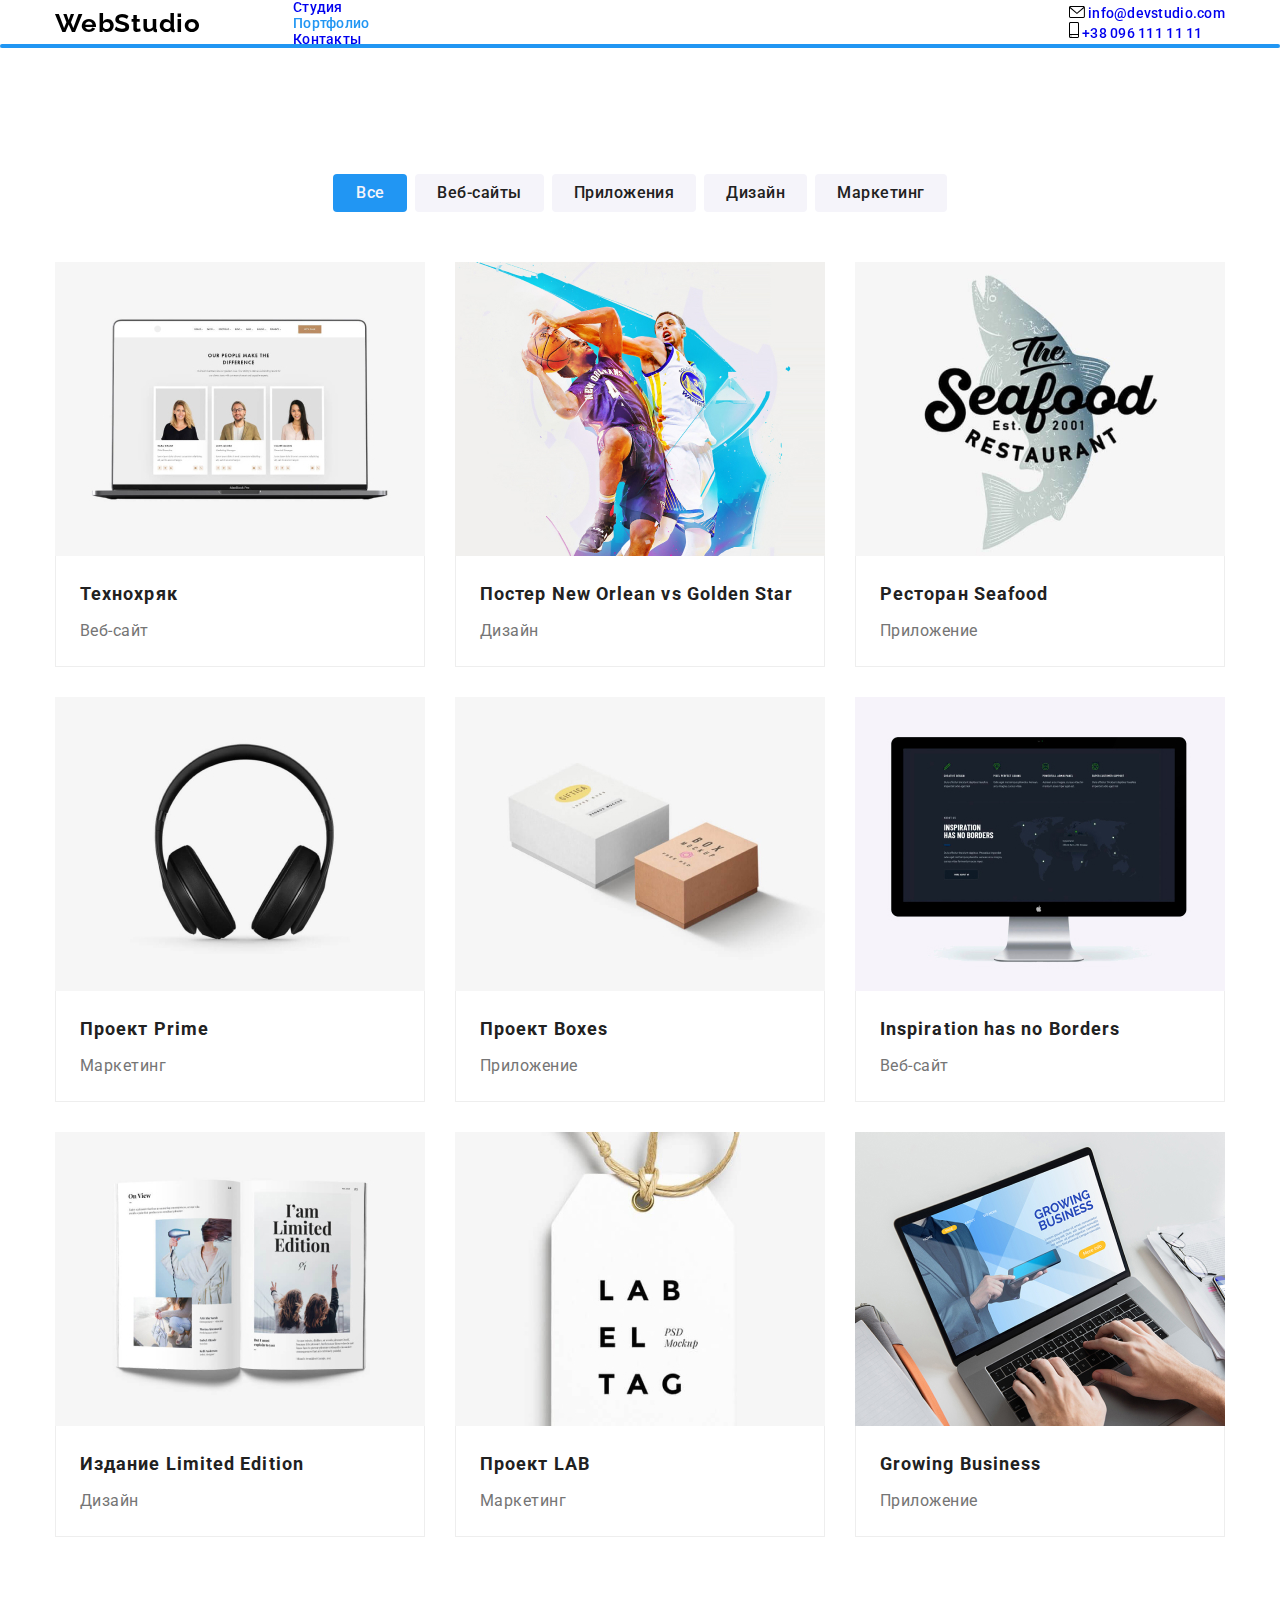
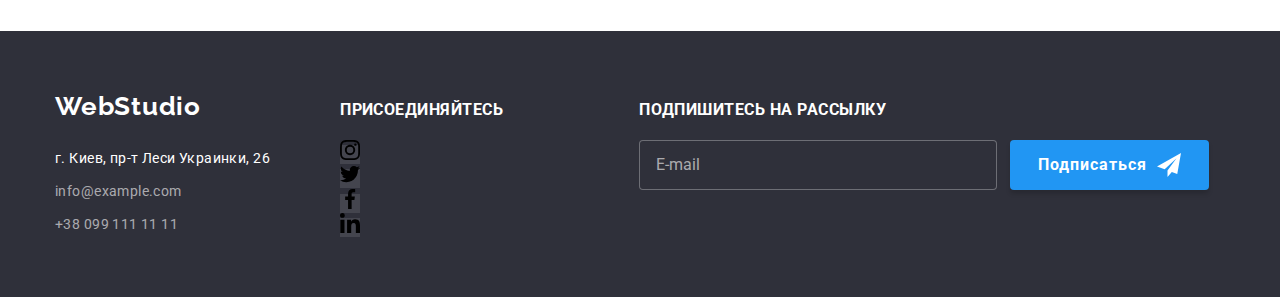
==== portfolio.html @ 1e71d35f "Поменял селекторы согласно методологии БЭМ в секция hero, features, services, our team, clients и се" ====
<!DOCTYPE html>
<html lang="ru">
  <head>
    <meta charset="UTF-8" />
    <meta name="viewport" content="width=device-width, initial-scale=1.0" />
    <title>Portfolio</title>
    <link rel="preconnect" href="https://fonts.gstatic.com" />
    <link
      href="https://fonts.googleapis.com/css2?family=Raleway:wght@700&family=Roboto:wght@400;500;700;900&display=swap"
      rel="stylesheet"
    />
    <link
      rel="stylesheet"
      href="https://cdnjs.cloudflare.com/ajax/libs/modern-normalize/1.0.0/modern-normalize.css"
    />
    <link rel="stylesheet" href="./css/styles.css" />
  </head>
  <body>
    <header class="header">
      <div class="container">
        <nav class="navigation">
          <a class="logo link" href="#"
            ><span class="logo-web">Web</span>Studio</a
          >
          <ul class="navigation-list list">
            <li class="navigation-list-item">
              <a class="navigation-link link" href="./index.html">Студия</a>
            </li>
            <li class="navigation-list-item">
              <a class="navigation-link link current" href="./portfolio.html"
                >Портфолио</a
              >
            </li>
            <li class="navigation-list-item">
              <a class="navigation-link link" href="#">Контакты</a>
            </li>
          </ul>
        </nav>

        <address class="contact">
          <ul class="contact-list list">
            <li class="contact-list-item">
              <a class="contact-link link" href="mailto:info@devstudio.com"
                ><svg class="contact-icon" width="16" height="12">
                  <use href="icons/symbol-defs2.svg#envelope"></use>
                </svg>
                info@devstudio.com</a
              >
            </li>
            <li class="contact-list-item">
              <a class="contact-link link" href="tel:+380961111111"
                ><svg class="contact-icon" width="10" height="16">
                  <use href="icons/symbol-defs2.svg#smartphone"></use>
                </svg>
                +38 096 111 11 11</a
              >
            </li>
          </ul>
        </address>
      </div>
    </header>

    <main>
      <!-- Портфолио -->
      <section class="portfolio section">
        <div class="container">
          <h1 class="portfolio__title visually-hidden">Портфолио</h1>
          <ul class="filter__list list">
            <li class="filter__list-item">
              <button class="filter__list-btn btn-current" type="button">
                Все
              </button>
            </li>
            <li class="filter__list-item">
              <button class="filter__list-btn" type="button">Веб-сайты</button>
            </li>
            <li class="filter__list-item">
              <button class="filter__list-btn" type="button">Приложения</button>
            </li>
            <li class="filter__list-item">
              <button class="filter__list-btn" type="button">Дизайн</button>
            </li>
            <li class="filter__list-item">
              <button class="filter__list-btn" type="button">Маркетинг</button>
            </li>
          </ul>

          <ul class="portfolio__card-list list">
            <li class="portfolio__card-item">
              <a class="portfolio__card-link link" href="">
                <div class="portfolio__img-container">
                  <img
                    class="portfolio__card-img"
                    width="370"
                    height="294"
                    src="./images/portfolio-card-1.jpg"
                    alt="Ноутбук"
                  />
                  <p class="portfolio__card-overlay">
                    Технокряк это современная площадка распространения
                    коронавируса. Компании используют эту платформу для
                    цифрового шпионажа и атак на защищённые сервера конкурентов.
                  </p>
                </div>
                <div class="portfolio__text-wrapper">
                  <h2 class="portfolio__card-title">Технохряк</h2>
                  <p class="portfolio__card-subtitle">Веб-сайт</p>
                </div>
              </a>
            </li>
            <li class="portfolio__card-item">
              <a class="portfolio__card-link link" href="">
                <div class="portfolio__img-container">
                  <img
                    class="portfolio__card-img"
                    width="370"
                    height="294"
                    src="./images/portfolio-card-2.jpg"
                    alt="Постер с бакетбольными игроками"
                  />
                  <p class="portfolio__card-overlay">
                    Технокряк это современная площадка распространения
                    коронавируса. Компании используют эту платформу для
                    цифрового шпионажа и атак на защищённые сервера конкурентов.
                  </p>
                </div>
                <div class="portfolio__text-wrapper">
                  <h2 class="portfolio__card-title">
                    Постер New Orlean vs Golden Star
                  </h2>
                  <p class="portfolio__card-subtitle">Дизайн</p>
                </div>
              </a>
            </li>
            <li class="portfolio__card-item">
              <a class="portfolio__card-link link" href="">
                <div class="portfolio__img-container">
                  <img
                    class="portfolio__card-img"
                    width="370"
                    height="294"
                    src="./images/portfolio-card-3.jpg"
                    alt="Логотип ресторана"
                  />
                  <p class="portfolio__card-overlay">
                    Технокряк это современная площадка распространения
                    коронавируса. Компании используют эту платформу для
                    цифрового шпионажа и атак на защищённые сервера конкурентов.
                  </p>
                </div>
                <div class="portfolio__text-wrapper">
                  <h2 class="portfolio__card-title">Ресторан Seafood</h2>
                  <p class="portfolio__card-subtitle">Приложение</p>
                </div>
              </a>
            </li>
            <li class="portfolio__card-item">
              <a class="portfolio__card-link link" href=""
                ><div class="portfolio__img-container">
                  <img
                    class="portfolio__card-img"
                    width="370"
                    height="294"
                    src="./images/portfolio-card-4.jpg"
                    alt="Наушники"
                  />
                  <p class="portfolio__card-overlay">
                    Технокряк это современная площадка распространения
                    коронавируса. Компании используют эту платформу для
                    цифрового шпионажа и атак на защищённые сервера конкурентов.
                  </p>
                </div>
                <div class="portfolio__text-wrapper">
                  <h2 class="portfolio__card-title">Проект Prime</h2>
                  <p class="portfolio__card-subtitle">Маркетинг</p>
                </div>
              </a>
            </li>
            <li class="portfolio__card-item">
              <a class="portfolio__card-link link" href="">
                <div class="portfolio__img-container">
                  <img
                    class="portfolio__card-img"
                    width="370"
                    height="294"
                    src="./images/portfolio-card-5.jpg"
                    alt="Коробки"
                  />
                  <p class="portfolio__card-overlay">
                    Технокряк это современная площадка распространения
                    коронавируса. Компании используют эту платформу для
                    цифрового шпионажа и атак на защищённые сервера конкурентов.
                  </p>
                </div>
                <div class="portfolio__text-wrapper">
                  <h2 class="portfolio__card-title">Проект Boxes</h2>
                  <p class="portfolio__card-subtitle">Приложение</p>
                </div>
              </a>
            </li>
            <li class="portfolio__card-item">
              <a class="portfolio__card-link link" href="">
                <div class="portfolio__img-container">
                  <img
                    class="portfolio__card-img"
                    width="370"
                    height="294"
                    src="./images/portfolio-card-6.jpg"
                    alt="Монитор"
                  />
                  <p class="portfolio__card-overlay">
                    Технокряк это современная площадка распространения
                    коронавируса. Компании используют эту платформу для
                    цифрового шпионажа и атак на защищённые сервера конкурентов.
                  </p>
                </div>
                <div class="portfolio__text-wrapper">
                  <h2 class="portfolio__card-title">
                    Inspiration has no Borders
                  </h2>
                  <p class="portfolio__card-subtitle">Веб-сайт</p>
                </div>
              </a>
            </li>
            <li class="portfolio__card-item">
              <a class="portfolio__card-link link" href="">
                <div class="portfolio__img-container">
                  <img
                    class="portfolio__card-img"
                    width="370"
                    height="294"
                    src="./images/portfolio-card-7.jpg"
                    alt="Раскрытая книга"
                  />
                  <p class="portfolio__card-overlay">
                    Технокряк это современная площадка распространения
                    коронавируса. Компании используют эту платформу для
                    цифрового шпионажа и атак на защищённые сервера конкурентов.
                  </p>
                </div>
                <div class="portfolio__text-wrapper">
                  <h2 class="portfolio__card-title">Издание Limited Edition</h2>
                  <p class="portfolio__card-subtitle">Дизайн</p>
                </div>
              </a>
            </li>
            <li class="portfolio__card-item">
              <a class="portfolio__card-link link" href="">
                <div class="portfolio__img-container">
                  <img
                    class="portfolio__card-img"
                    width="370"
                    height="294"
                    src="./images/portfolio-card-8.jpg"
                    alt="Бирка"
                  />
                  <p class="portfolio__card-overlay">
                    Технокряк это современная площадка распространения
                    коронавируса. Компании используют эту платформу для
                    цифрового шпионажа и атак на защищённые сервера конкурентов.
                  </p>
                </div>
                <div class="portfolio__text-wrapper">
                  <h2 class="portfolio__card-title">Проект LAB</h2>
                  <p class="portfolio__card-subtitle">Маркетинг</p>
                </div>
              </a>
            </li>
            <li class="portfolio__card-item">
              <a class="portfolio__card-link link" href="">
                <div class="portfolio__img-container">
                  <img
                    class="portfolio__card-img"
                    width="370"
                    height="294"
                    src="./images/portfolio-card-9.jpg"
                    alt="Человек печатает на ноутбуке"
                  />
                  <p class="portfolio__card-overlay">
                    Технокряк это современная площадка распространения
                    коронавируса. Компании используют эту платформу для
                    цифрового шпионажа и атак на защищённые сервера конкурентов.
                  </p>
                </div>
                <div class="portfolio__text-wrapper">
                  <h2 class="portfolio__card-title">Growing Business</h2>
                  <p class="portfolio__card-subtitle">Приложение</p>
                </div>
              </a>
            </li>
          </ul>
        </div>
      </section>
    </main>

    <footer class="footer">
      <div class="container footer-flex">
        <div class="address-container">
          <a class="logo link footer-logo" href="#"
            ><span class="logo-web">Web</span>Studio</a
          >
          <address class="address">
            <ul class="address-list list">
              <li class="address-list-item">
                <a
                  class="address-list-link link white-text"
                  href="https://goo.gl/maps/yGmStnG4nEmFFWMY6"
                  >г. Киев, пр-т Леси Украинки, 26</a
                >
              </li>
              <li class="address-list-item">
                <a class="address-list-link link" href="mailto:info@example.com"
                  >info@example.com</a
                >
              </li>
              <li class="address-list-item">
                <a class="address-list-link link" href="tel:+380991111111"
                  >+38 099 111 11 11</a
                >
              </li>
            </ul>
          </address>
        </div>
        <div class="social-container">
          <b class="join-text">Присоединяйтесь</b>
          <ul class="social-list list">
            <li class="social-list-item">
              <a class="social-list-link bg-grey" href="">
                <svg class="social-list-icon" width="20" height="20">
                  <use href="icons/symbol-defs2.svg#instagram"></use>
                </svg>
              </a>
            </li>
            <li class="social-list-item">
              <a class="social-list-link bg-grey" href="">
                <svg class="social-list-icon" width="20" height="20">
                  <use href="icons/symbol-defs2.svg#twitter"></use>
                </svg>
              </a>
            </li>
            <li class="social-list-item">
              <a class="social-list-link bg-grey" href="">
                <svg class="social-list-icon" width="20" height="20">
                  <use href="icons/symbol-defs2.svg#facebook"></use>
                </svg>
              </a>
            </li>
            <li class="social-list-item">
              <a class="social-list-link bg-grey" href="">
                <svg class="social-list-icon" width="20" height="20">
                  <use href="icons/symbol-defs2.svg#linkedin"></use>
                </svg>
              </a>
            </li>
          </ul>
        </div>
        <div class="subscribe-container">
          <b class="subscribe-text">Подпишитесь на рассылку</b>
          <form class="subscribe-form">
            <input
              type="email"
              name="mail"
              placeholder="E-mail"
              class="subscribe-form-input"
            />
            <button type="submit" class="subscribe-btn">
              Подписаться<svg class="subscribe-btn-icon" width="24" height="24">
                <use href="icons/symbol-defs2.svg#send"></use>
              </svg>
            </button>
          </form>
        </div>
      </div>
    </footer>
  </body>
</html>
---- css/styles.css ----
:root {
  --primary-text-color: rgba(33, 33, 33, 1);
  --secondary-text-color: rgba(117, 117, 117, 1);
  --tertiary-text-color: rgba(255, 255, 255, 1);
  --accent-color: rgba(33, 150, 243, 1);
  --primary-bg-color: rgba(47, 48, 58, 1);
  --secondary-bg-color: rgba(255, 255, 255, 1);
  --tertiary-bg-color: rgba(245, 244, 250, 1);
  --primary-link-color: rgb(175, 177, 184, 1);
  --bg-link-color: rgba(255, 255, 255, 0.1);
  --card-set-gap: 30px;
  --card-shadow: 0px 1px 1px rgba(0, 0, 0, 0.12),
    0px 4px 4px rgba(0, 0, 0, 0.06), 1px 4px 6px rgba(0, 0, 0, 0.16);
  --time-function: cubic-bezier(0.4, 0, 0.2, 1);
  --fltr-btn-shadow: 0px 3px 1px rgba(0, 0, 0, 0.1),
    0px 1px 2px rgba(0, 0, 0, 0.08), 0px 2px 2px rgba(0, 0, 0, 0.12);
}

*,
*::before,
*::after {
  box-sizing: border-box;
}

body {
  padding-top: 80px;

  font-family: 'Roboto', sans-serif;
}

.link {
  text-decoration: none;
}

.list {
  list-style: none;
}

h1,
h2,
h3,
h4,
h5,
h6,
p {
  margin: 0;
}

ul,
ol,
a,
img,
button,
input {
  margin: 0;
  padding: 0;
}

img {
  display: block;
}

address {
  font-style: normal;
}

.container {
  width: 1200px;
  margin: 0 auto;
  padding-left: 15px;
  padding-right: 15px;
}

.section {
  padding-top: 94px;
  padding-bottom: 94px;
}

.visually-hidden {
  position: absolute !important;
  clip: rect(1px 1px 1px 1px); /* IE6, IE7 */
  clip: rect(1px, 1px, 1px, 1px);
  padding: 0 !important;
  border: 0 !important;
  height: 1px !important;
  width: 1px !important;
  overflow: hidden;
}

/* ============HEADER================= */
.header {
  position: fixed;
  width: 100%;
  top: 0;
  left: 0;
  z-index: 1;

  font-weight: 500;
  font-size: 14px;
  line-height: 1.14;
  letter-spacing: 0.02em;

  background-color: var(--secondary-bg-color);
}

.header::before {
  position: absolute;
  content: '';
  bottom: 0;
  left: 0;
  width: 100%;
  border-bottom: 1px solid #ececec;
}

.header .logo {
  margin-right: 92px;
}

.header .container {
  display: flex;
  align-items: center;
}

.navigation {
  display: flex;
  align-items: center;
}

.navigation__list {
  display: flex;
}

.navigation__list-item {
  position: relative;
}

.current::after {
  content: '';
  position: absolute;
  bottom: 0;
  left: 0;
  width: 100%;
  height: 4px;
  background-color: var(--accent-color);
  border-radius: 2px;
}

.navigation__list-item:not(:last-child) {
  margin-right: 50px;
}

.navigation__link {
  display: block;
  padding-top: 32px;
  padding-bottom: 32px;

  color: var(--primary-text-color);

  transition-property: color;
  transition-duration: 250ms;
  transition-timing-function: var(--time-function);
}

.contact {
  margin-left: auto;
}
.contact__list {
  display: flex;
}

.contact__list-item:not(:last-child) {
  margin-right: 50px;
}

.contact__link {
  padding-top: 32px;
  padding-bottom: 32px;

  display: flex;
  align-items: center;

  color: var(--secondary-text-color);
  transition-property: color;
  transition-duration: 250ms;
  transition-timing-function: var(--time-function);
}

.contact__icon {
  margin-right: 10px;
  fill: currentColor;
}

.logo {
  color: rgba(0, 0, 0, 1);
  font-family: 'Raleway', sans-serif;
  font-weight: 700;
  font-size: 26px;
  line-height: 1.19;
  letter-spacing: 0.03em;
}

.logo__web,
.current,
.navigation__link:hover,
.navigation__link:focus,
.contact__link:hover,
.contact__link:focus {
  color: var(--accent-color);
}

/* ============END HEADER============= */

/* ============HERO================= */
.hero {
  padding-top: 200px;
  padding-bottom: 200px;
  max-width: 1600px;
  margin: 0 auto;
  height: 600px;

  background-color: var(--primary-bg-color);
  background-image: linear-gradient(
      to right,
      rgba(47, 48, 58, 0.4),
      rgba(47, 48, 58, 0.4)
    ),
    url(../images/hero-bg-image.jpg);

  text-align: center;
}

.hero__title {
  margin-bottom: 30px;

  color: var(--tertiary-text-color);
  font-weight: 900;
  font-size: 44px;
  line-height: 1.363;
  letter-spacing: 0.06em;
  text-transform: uppercase;
}

.hero__btn {
  min-width: 200px;
  padding-top: 10px;
  padding-bottom: 10px;
  padding-left: 32px;
  padding-right: 32px;
  border: none;
  border-radius: 4px;
  cursor: pointer;

  color: var(--tertiary-text-color);
  background-color: var(--accent-color);
  box-shadow: 0px 4px 4px rgba(0, 0, 0, 0.15);

  font-weight: 700;
  font-size: 16px;
  line-height: 1.875;
  letter-spacing: 0.06em;
}

/* ============END HERO============= */

/* ============BACKDROP================= */

.backdrop {
  position: fixed;
  top: 0;
  left: 0;
  z-index: 2;
  width: 100%;
  height: 100%;
  background-color: rgba(0, 0, 0, 0.2);

  transition-property: all;
  transition-duration: 500ms;
  transition-timing-function: var(--time-function);
}

.backdrop.is-hidden {
  transition-property: all;
  transition-duration: 500ms;
  transition-timing-function: var(--time-function);
  transition-delay: 250ms;
}

.backdrop.is-hidden .modal {
  transform: translate(-50%, -50%) scale(0);
  transition-property: transform;
  transition-duration: 500ms;
  transition-timing-function: var(--time-function);
  transition-delay: 0ms;
}

.modal {
  position: absolute;
  top: 50%;
  left: 50%;
  z-index: 2;
  transform: translate(-50%, -50%) scale(1);

  min-height: 581px;
  width: 528px;
  padding: 40px;
  box-shadow: 0px 1px 3px rgba(0, 0, 0, 0.12), 0px 1px 1px rgba(0, 0, 0, 0.14),
    0px 2px 1px rgba(0, 0, 0, 0.2);
  border-radius: 4px;

  background-color: var(--secondary-bg-color);

  transition-property: transform;
  transition-duration: 500ms;
  transition-timing-function: var(--time-function);
  transition-delay: 250ms;
}

.modal-close {
  position: absolute;
  top: 8px;
  right: 8px;

  width: 30px;
  height: 30px;
  border-radius: 50%;
  cursor: pointer;
  background: var(--secondary-bg-color);
  border: 1px solid rgba(0, 0, 0, 0.1);

  transition-property: fill;
  transition-duration: 250ms;
  transition-timing-function: var(--time-function);
}

.modal-close:hover,
.modal-close:focus {
  fill: var(--accent-color);
}

.is-hidden {
  opacity: 0;
  visibility: none;
  pointer-events: none;
}

.modal-title {
  display: block;
  margin-bottom: 12px;

  text-align: center;
  font-weight: 700;
  font-size: 20px;
  line-height: 1.172;
  letter-spacing: 0.03em;

  color: var(--primary-text-color);
}

.modal-form {
  display: flex;
  flex-direction: column;
}

.modal-form-field {
  margin-bottom: 10px;

  font-weight: 400;
  font-size: 12px;
  line-height: 1.171;
  letter-spacing: 0.01em;

  color: var(--secondary-text-color);
}

.modal-form-textarea {
  display: inline-block;

  font-weight: 400;
  font-size: 12px;
  line-height: 1.171;
  letter-spacing: 0.01em;
  color: var(--secondary-text-color);
}

.modal-form-input-wrapper {
  position: relative;
  display: block;
  margin-top: 4px;
}

.modal-form-input {
  width: 100%;
  height: 40px;
  padding-left: 42px;
  border: 1px solid rgba(33, 33, 33, 0.2);
  border-radius: 4px;

  transition-property: border-color;
  transition-duration: 250ms;
  transition-timing-function: var(--time-function);
}

.modal-form-input:focus,
.modal-form-message:focus {
  outline: none;
  border-color: var(--accent-color);
}

.modal-form-icon {
  position: absolute;
  top: 50%;
  left: 12px;
  transform: translateY(-50%);

  transition-property: fill;
  transition-duration: 250ms;
  transition-timing-function: var(--time-function);
}

.modal-form-input:focus + .modal-form-icon {
  fill: var(--accent-color);
}

.modal-form-message {
  width: 100%;
  height: 120px;

  padding-left: 16px;
  padding-right: 16px;
  padding-bottom: 12px;
  padding-top: 12px;
  margin-top: 4px;
  margin-bottom: 20px;

  border: 1px solid rgba(33, 33, 33, 0.2);
  border-radius: 4px;
  resize: none;

  transition-property: border-color;
  transition-duration: 250ms;
  transition-timing-function: var(--time-function);
}

.modal-form-message::placeholder {
  color: rgba(117, 117, 117, 0.5);
}

.modal-form-policy:checked + .modal-form-policy-text::before {
  background-color: var(--accent-color);
  background-image: url('../icons/check.svg');
  background-size: contain;
  background-origin: border-box;
  border-color: var(--accent-color);
}

.modal-form-policy:focus + .modal-form-policy-text::before {
  border-color: var(--accent-color);
}

.modal-form-policy-text {
  display: flex;
  align-items: center;
  justify-content: center;
  margin-bottom: 30px;

  font-weight: 400;
  font-size: 14px;
  line-height: 1.714;
  letter-spacing: 0.03em;

  color: var(--secondary-text-color);
}

.modal-form-policy-link {
  margin-left: 5px;
  color: var(--accent-color);
}

.modal-form-policy-text::before {
  display: inline-block;
  content: '';
  width: 16px;
  height: 15px;
  border: 2px solid #000000;
  border-radius: 2px;
  margin-right: 8px;

  transition-property: border-color, background-color, background-image;
  transition-duration: 250ms;
  transition-timing-function: var(--time-function);
}

.modal-form-btn {
  display: block;
  max-width: 200px;
  padding-top: 10px;
  padding-bottom: 10px;
  padding-left: 55px;
  padding-right: 55px;
  margin: 0 auto;

  border: none;
  border-radius: 4px;
  cursor: pointer;

  color: var(--tertiary-text-color);
  background-color: rgba(33, 150, 243, 1);
  box-shadow: 0px 4px 4px rgba(0, 0, 0, 0.15);

  font-weight: 700;
  font-size: 16px;
  line-height: 1.875;
  letter-spacing: 0.06em;
}

/* ============END BACKDROP================= */

/* ============FEATURES================= */
.features {
  background-color: var(--secondary-bg-color);
}

.features__list {
  display: flex;
}

.features__list-item {
  min-width: 270px;
}

.features__list-item:not(:last-child) {
  margin-right: 30px;
}

.features__icon-wrapper {
  display: flex;
  justify-content: center;
  align-items: center;
  width: 270px;
  height: 120px;
  margin-bottom: 30px;

  background-color: #f5f4fa;
  border-radius: 4px;
}

.features__item-title {
  margin-bottom: 10px;

  color: var(--primary-text-color);

  font-weight: 700;
  font-size: 14px;
  line-height: 1.142;
  text-align: left;
  text-transform: uppercase;
  letter-spacing: 0.03em;
}

.features__item-subtitle {
  color: var(--secondary-text-color);

  font-weight: 400;
  font-size: 14px;
  line-height: 1.714;
  text-align: left;
  letter-spacing: 0.03em;
}
/* ============END FEATURES============= */

/* ============SERVICES================= */
.services {
  background-color: var(--secondary-bg-color);
}

.services.section {
  padding-top: 0;
}

.services__title {
  margin-bottom: 50px;

  color: var(--primary-text-color);

  font-weight: 700;
  font-size: 36px;
  line-height: 1.166;
  text-align: center;
  letter-spacing: 0.03em;
}

.services__list {
  display: flex;
  justify-content: space-between;
}

.services__img-container {
  position: relative;
}

.services__overlay {
  position: absolute;
  bottom: 0;
  width: 100%;
  min-height: 70px;
  padding-left: 82px;
  padding-right: 82px;
  padding-top: 27px;
  padding-bottom: 27px;

  text-align: center;

  color: var(--tertiary-text-color);
  background: rgba(47, 48, 58, 0.8);

  font-weight: 700;
  font-size: 14px;
  line-height: 1.141;
  letter-spacing: 0.03em;
  text-transform: uppercase;
}
/* ============END SERVICES============= */

/* ============OUR TEAM================= */
.team {
  background-color: var(--tertiary-bg-color);
}

.team__title {
  margin-bottom: 50px;

  color: var(--primary-text-color);

  font-weight: 700;
  font-size: 36px;
  line-height: 1.166;
  text-align: center;
  letter-spacing: 0.03em;
}

.team__list {
  display: flex;
}

.team__list-item {
  background: #ffffff;
  box-shadow: 0px 1px 3px rgba(0, 0, 0, 0.12), 0px 1px 1px rgba(0, 0, 0, 0.14),
    0px 2px 1px rgba(0, 0, 0, 0.2);
  border-radius: 0px 0px 4px 4px;
}

.team__list-item:not(:last-child) {
  margin-right: 30px;
}

.team__text-wrapper {
  padding-top: 30px;
  padding-bottom: 30px;
  padding-left: 30px;
  padding-right: 30px;
}

.team__item-title {
  text-align: center;
  margin-bottom: 10px;

  color: var(--primary-text-color);

  font-weight: 500;
  font-size: 16px;
  line-height: 1.187;
  letter-spacing: 0.03em;
}

.team__item-subtitle {
  text-align: center;

  color: var(--secondary-text-color);

  font-weight: 400;
  font-size: 16px;
  line-height: 1.187;
  letter-spacing: 0.03em;
  margin-bottom: 16px;
}

/* ============COMPONENT SOCIAL-LIST=========== */

.social__list {
  display: flex;
  justify-content: space-around;
}

.social__list-link {
  display: flex;
  justify-content: center;
  align-items: center;

  width: 44px;
  height: 44px;
  border-radius: 50%;

  color: var(--primary-link-color);

  transition-property: background-color, color;
  transition-duration: 250ms;
  transition-timing-function: var(--time-function);
}

.social__list-icon {
  fill: currentColor;
}

.social__list-link:hover,
.social__list-link:focus {
  background-color: var(--accent-color);
  color: var(--tertiary-text-color);
}

/* ============COMPONENT SOCIAL-LIST=========== */

/* ============END OUR TEAM============= */

/* ============ CLIENTS ================ */
.clients {
  background-color: var(--secondary-bg-color);

  text-align: center;
}

.clients__title {
  margin-bottom: 50px;

  color: var(--primary-text-color);

  font-weight: 700;
  font-size: 36px;
  line-height: 1.166;
  text-align: center;
  letter-spacing: 0.03em;
}

.clients__list {
  display: flex;
  justify-content: space-around;
}

.clients__list-link {
  display: flex;
  justify-content: center;
  align-items: center;

  width: 170px;
  height: 90px;
  border: 1px solid var(--primary-link-color);
  border-radius: 4px;

  color: var(--primary-link-color);

  transition-property: border-color, color;
  transition-duration: 250ms;
  transition-timing-function: var(--time-function);
}

.clients__list-icon {
  fill: currentColor;
}

.clients__list-link:hover,
.clients__list-link:focus {
  border-color: var(--accent-color);
  color: var(--accent-color);
}

/* ============END CLIENTS============== */

/* ============PORTFOLIO================= */
.portfolio {
  background-color: var(--secondary-bg-color);
}

/* ==========FILTER BUTTON COMPONENT======= */

.filter__list {
  display: flex;
  justify-content: center;
  margin-bottom: 50px;
}

.filter__list-item:not(:last-child) {
  margin-right: 8px;
}

.filter__list-btn {
  min-width: 74px;
  padding-top: 6px;
  padding-bottom: 6px;
  padding-left: 22px;
  padding-right: 22px;
  border: none;
  border-radius: 4px;
  cursor: pointer;

  color: var(--primary-text-color);
  background-color: var(--tertiary-bg-color);

  font-weight: 500;
  font-size: 16px;
  line-height: 1.625;
  text-align: center;
  letter-spacing: 0.03em;

  transition-property: color, background-color, box-shadow;
  transition-duration: 250ms;
  transition-timing-function: var(--time-function);
}

.filter__list-btn:hover,
.filter__list-btn:focus,
.btn-current {
  color: var(--tertiary-bg-color);
  background-color: var(--accent-color);
}

.filter__list-btn:hover,
.filter__list-btn:focus {
  box-shadow: var(--fltr-btn-shadow);
}

/* ==========FILTER BUTTON COMPONENT======= */

.portfolio__card-list {
  display: flex;
  flex-wrap: wrap;
  margin-left: calc(-1 * var(--card-set-gap));
  margin-top: calc(-1 * var(--card-set-gap));
}

.portfolio__card-item {
  flex-basis: calc(100% / 3 - var(--card-set-gap));
  margin-left: var(--card-set-gap);
  margin-top: var(--card-set-gap);

  background: #ffffff;
}

.portfolio__card-item:nth-child(3n) {
  margin-right: 0;
}

.portfolio__card-item:nth-last-child(-n + 3) {
  margin-bottom: 0;
}

.portfolio__card-link {
  display: block;

  transition-property: box-shadow;
  transition-duration: 250ms;
  transition-timing-function: var(--time-function);
}

.portfolio__card-link:hover,
.portfolio__card-link:focus {
  box-shadow: var(--card-shadow);
}

.portfolio__card-link:hover .portfolio__card-overlay,
.portfolio__card-link:hover .portfolio__img-container::before,
.portfolio__card-link:focus .portfolio__card-overlay,
.portfolio__card-link:focus .portfolio__img-container::before {
  opacity: 1;
  transform: translateY(0);
}

.portfolio__img-container {
  position: relative;
  overflow: hidden;
}

.portfolio__img-container::before {
  position: absolute;
  content: '';
  width: 100%;
  height: 100%;

  background-color: rgba(33, 150, 243, 0.9);

  opacity: 0;
  transform: translateY(100%);
  transition-property: transform, opacity;
  transition-duration: 250ms;
  transition-timing-function: var(--time-function);
}

.portfolio__card-overlay {
  position: absolute;
  top: 0;
  left: 0;
  width: 100%;
  height: 100%;
  padding-left: 24px;
  padding-top: 63px;
  padding-right: 24px;
  padding-bottom: 63px;

  opacity: 0;

  font-weight: 400;
  font-size: 18px;
  line-height: 1.555;
  letter-spacing: 0.03em;
  color: var(--tertiary-text-color);

  transform: translateY(100%);
  transition-property: transform, opacity;
  transition-duration: 250ms;
  transition-timing-function: var(--time-function);
}

.portfolio__text-wrapper {
  padding-top: 20px;
  padding-bottom: 20px;
  padding-left: 24px;
  padding-right: 24px;

  border-right: 1px solid #eeeeee;
  border-left: 1px solid #eeeeee;
  border-bottom: 1px solid #eeeeee;

  text-align: left;
}

.portfolio__card-title {
  margin-bottom: 4px;

  color: var(--primary-text-color);

  font-weight: 700;
  font-size: 18px;
  line-height: 2;
  letter-spacing: 0.06em;
}

.portfolio__card-subtitle {
  color: var(--secondary-text-color);
  font-weight: 400;
  font-size: 16px;
  line-height: 1.875;
  letter-spacing: 0.03em;
}

/* ============END PORTFOLIO============= */

/* ============FOOTER================= */
.footer {
  background-color: var(--primary-bg-color);
  padding-top: 60px;
  padding-bottom: 60px;
}

.footer-logo {
  display: block;
  margin-bottom: 25px;

  color: var(--tertiary-text-color);
}

.address-list-item:not(:last-child) {
  margin-bottom: 9px;
}

.address-list-link {
  color: rgba(255, 255, 255, 0.6);
  font-weight: 400;
  font-size: 14px;
  line-height: 1.71;
  letter-spacing: 0.03em;

  transition-property: color;
  transition-duration: 250ms;
  transition-timing-function: var(--time-function);
}

.address-list-link:hover,
.address-list-link:focus {
  color: var(--accent-color);
}

.white-text {
  color: var(--tertiary-text-color);
}

.footer-flex {
  display: flex;
  align-items: baseline;
}

.address-container {
  margin-right: 70px;
}

.social-container {
  width: 206px;
  margin-right: 93px;
}

.join-text {
  display: inline-block;
  margin-bottom: 20px;

  color: var(--tertiary-text-color);

  font-weight: 700;
  font-size: 16px;
  line-height: 1.172;
  letter-spacing: 0.03em;
  text-transform: uppercase;
}

.social-container .social-list {
  justify-content: space-between;
}

.subscribe-container {
  width: 570px;
}

.subscribe-text {
  display: inline-block;
  margin-bottom: 20px;

  color: var(--tertiary-text-color);

  font-weight: 700;
  font-size: 16px;
  line-height: 1.172;
  letter-spacing: 0.03em;
  text-transform: uppercase;
}

.subscribe-form {
  display: flex;
  justify-content: space-between;
}

.subscribe-form-input {
  width: 358px;
  height: 50px;

  padding-left: 16px;
  padding-top: 15px;
  padding-bottom: 15px;

  border: 1px solid rgba(255, 255, 255, 0.3);
  border-radius: 4px;

  background-color: var(--primary-bg-color);
}

.subscribe-form-input::placeholder {
  color: rgba(255, 255, 255, 0.6);
}

.subscribe-btn {
  display: flex;
  align-items: center;

  max-width: 200px;
  padding-top: 10px;
  padding-bottom: 10px;
  padding-left: 28px;
  padding-right: 28px;
  border: none;
  border-radius: 4px;
  cursor: pointer;

  color: var(--tertiary-text-color);
  background-color: var(--accent-color);
  box-shadow: 0px 4px 4px rgba(0, 0, 0, 0.15);

  font-weight: 700;
  font-size: 16px;
  line-height: 1.875;
  letter-spacing: 0.06em;
}

.subscribe-btn-icon {
  margin-left: 10px;
  fill: currentColor;
}

.bg-grey {
  background-color: var(--bg-link-color);
}

/* ============END FOOTER============= */
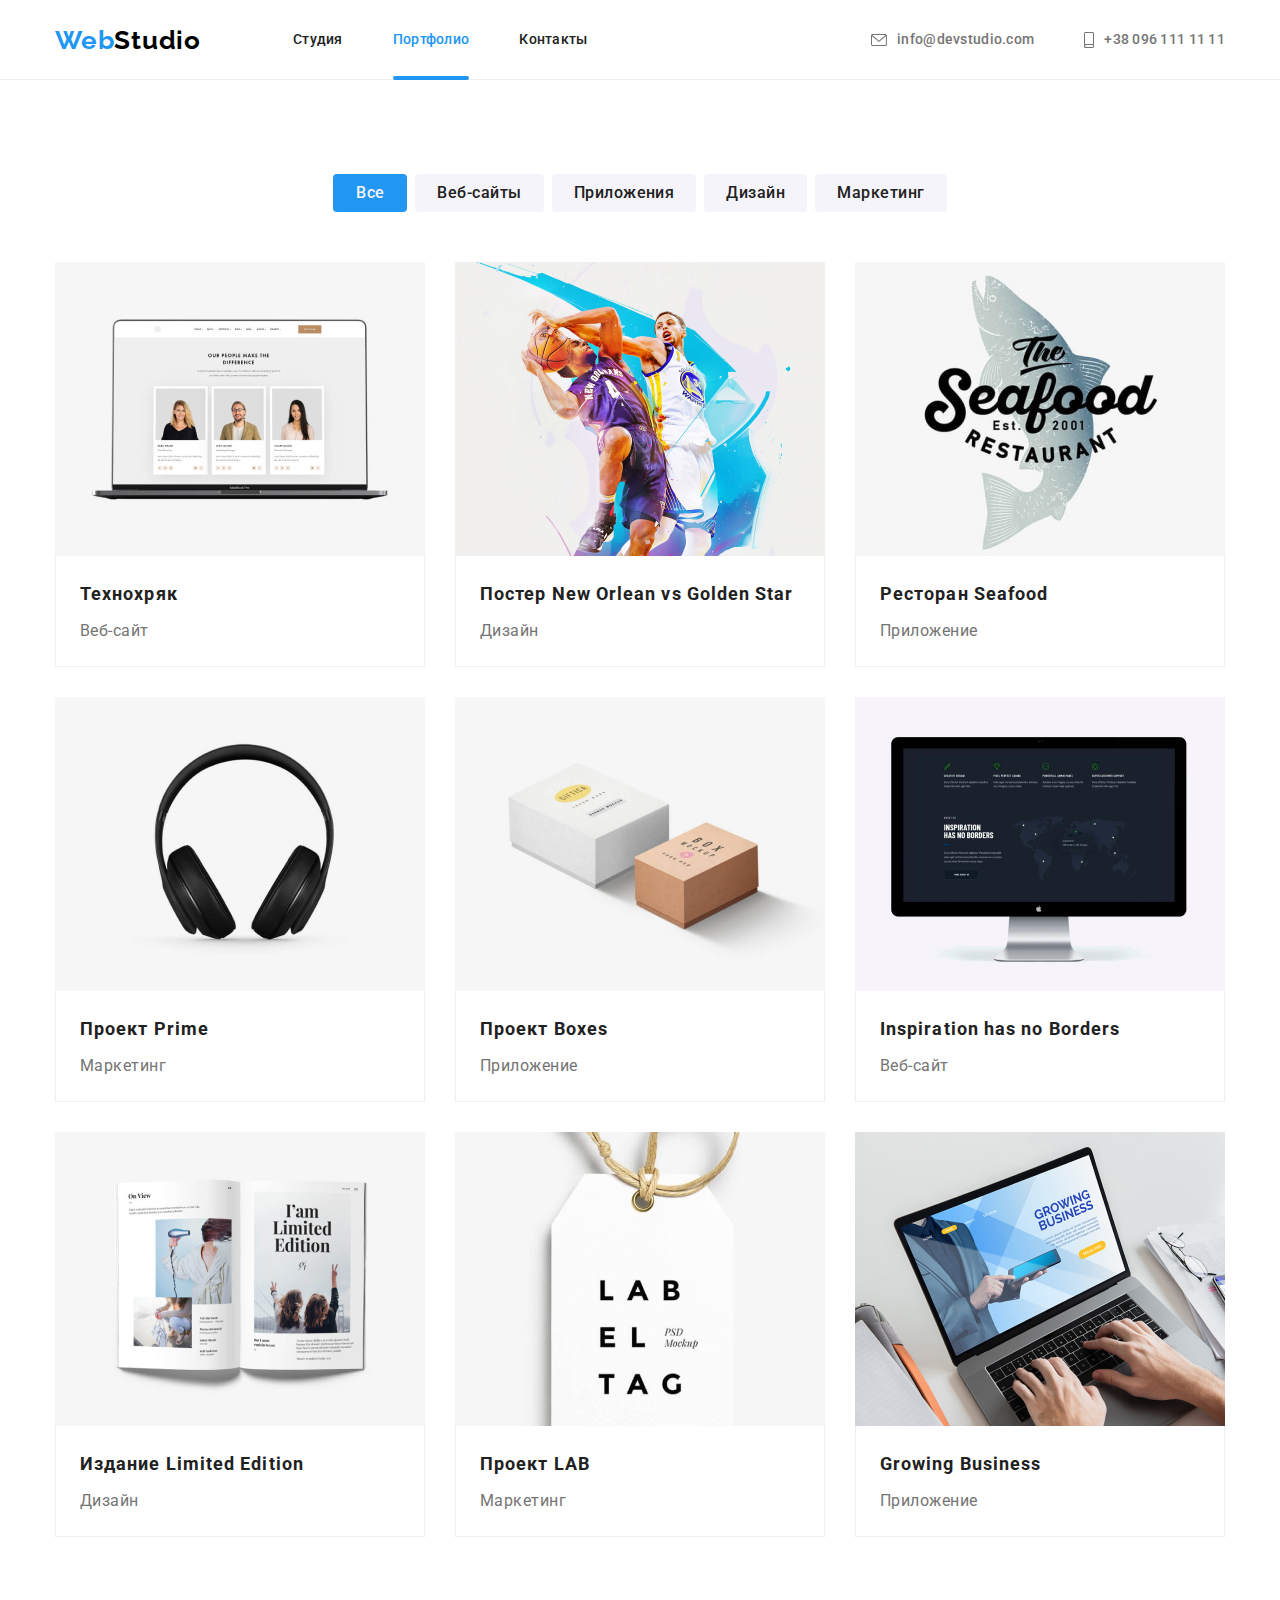
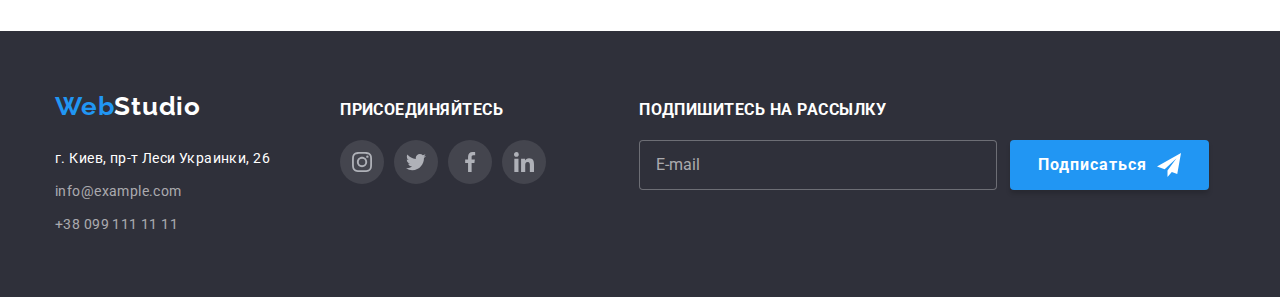
==== commit b45f037e: "Переписал название классов согласно методологии БЭМ в секциях backdrop и footer." ====
--- a/portfolio.html
+++ b/portfolio.html
@@ -20,36 +20,38 @@
       <div class="container">
         <nav class="navigation">
           <a class="logo link" href="#"
-            ><span class="logo-web">Web</span>Studio</a
+            ><span class="logo__web">Web</span>Studio</a
           >
-          <ul class="navigation-list list">
-            <li class="navigation-list-item">
-              <a class="navigation-link link" href="./index.html">Студия</a>
-            </li>
-            <li class="navigation-list-item">
-              <a class="navigation-link link current" href="./portfolio.html"
+          <ul class="navigation__list list">
+            <li class="navigation__list-item">
+              <a class="navigation__link link" href="./index.html"
+                >Студия</a
+              >
+            </li>
+            <li class="navigation__list-item">
+              <a class="navigation__link link current" href="./portfolio.html"
                 >Портфолио</a
               >
             </li>
-            <li class="navigation-list-item">
-              <a class="navigation-link link" href="#">Контакты</a>
+            <li class="navigation__list-item">
+              <a class="navigation__link link" href="#">Контакты</a>
             </li>
           </ul>
         </nav>
 
         <address class="contact">
-          <ul class="contact-list list">
-            <li class="contact-list-item">
-              <a class="contact-link link" href="mailto:info@devstudio.com"
-                ><svg class="contact-icon" width="16" height="12">
+          <ul class="contact__list list">
+            <li class="contact__list-item">
+              <a class="contact__link link" href="mailto:info@devstudio.com"
+                ><svg class="contact__icon" width="16" height="12">
                   <use href="icons/symbol-defs2.svg#envelope"></use>
                 </svg>
                 info@devstudio.com</a
               >
             </li>
-            <li class="contact-list-item">
-              <a class="contact-link link" href="tel:+380961111111"
-                ><svg class="contact-icon" width="10" height="16">
+            <li class="contact__list-item">
+              <a class="contact__link link" href="tel:+380961111111"
+                ><svg class="contact__icon" width="10" height="16">
                   <use href="icons/symbol-defs2.svg#smartphone"></use>
                 </svg>
                 +38 096 111 11 11</a
@@ -295,76 +297,82 @@
 
     <footer class="footer">
       <div class="container footer-flex">
-        <div class="address-container">
-          <a class="logo link footer-logo" href="#"
-            ><span class="logo-web">Web</span>Studio</a
+        <div class="footer__address-container">
+          <a class="footer__logo logo link" href="#"
+            ><span class="logo__web">Web</span>Studio</a
           >
           <address class="address">
-            <ul class="address-list list">
-              <li class="address-list-item">
+            <ul class="address__list list">
+              <li class="address__list-item">
                 <a
-                  class="address-list-link link white-text"
+                  class="address__list-link link white-text"
                   href="https://goo.gl/maps/yGmStnG4nEmFFWMY6"
                   >г. Киев, пр-т Леси Украинки, 26</a
                 >
               </li>
-              <li class="address-list-item">
-                <a class="address-list-link link" href="mailto:info@example.com"
+              <li class="address__list-item">
+                <a
+                  class="address__list-link link"
+                  href="mailto:info@example.com"
                   >info@example.com</a
                 >
               </li>
-              <li class="address-list-item">
-                <a class="address-list-link link" href="tel:+380991111111"
+              <li class="address__list-item">
+                <a class="address__list-link link" href="tel:+380991111111"
                   >+38 099 111 11 11</a
                 >
               </li>
             </ul>
           </address>
         </div>
-        <div class="social-container">
-          <b class="join-text">Присоединяйтесь</b>
-          <ul class="social-list list">
-            <li class="social-list-item">
-              <a class="social-list-link bg-grey" href="">
-                <svg class="social-list-icon" width="20" height="20">
+        <div class="footer__social-container">
+          <b class="footer__join-text">Присоединяйтесь</b>
+          <ul class="social__list list">
+            <li class="social__list-item">
+              <a class="social__list-link bg-grey" href="">
+                <svg class="social__list-icon" width="20" height="20">
                   <use href="icons/symbol-defs2.svg#instagram"></use>
                 </svg>
               </a>
             </li>
-            <li class="social-list-item">
-              <a class="social-list-link bg-grey" href="">
-                <svg class="social-list-icon" width="20" height="20">
+            <li class="social__list-item">
+              <a class="social__list-link bg-grey" href="">
+                <svg class="social__list-icon" width="20" height="20">
                   <use href="icons/symbol-defs2.svg#twitter"></use>
                 </svg>
               </a>
             </li>
-            <li class="social-list-item">
-              <a class="social-list-link bg-grey" href="">
-                <svg class="social-list-icon" width="20" height="20">
+            <li class="social__list-item">
+              <a class="social__list-link bg-grey" href="">
+                <svg class="social__list-icon" width="20" height="20">
                   <use href="icons/symbol-defs2.svg#facebook"></use>
                 </svg>
               </a>
             </li>
-            <li class="social-list-item">
-              <a class="social-list-link bg-grey" href="">
-                <svg class="social-list-icon" width="20" height="20">
+            <li class="social__list-item">
+              <a class="social__list-link bg-grey" href="">
+                <svg class="social__list-icon" width="20" height="20">
                   <use href="icons/symbol-defs2.svg#linkedin"></use>
                 </svg>
               </a>
             </li>
           </ul>
         </div>
-        <div class="subscribe-container">
-          <b class="subscribe-text">Подпишитесь на рассылку</b>
-          <form class="subscribe-form">
+        <div class="footer__subscribe-container">
+          <b class="footer__subscribe-text">Подпишитесь на рассылку</b>
+          <form class="footer__subscribe-form">
             <input
               type="email"
               name="mail"
               placeholder="E-mail"
-              class="subscribe-form-input"
+              class="footer__subscribe-input"
             />
-            <button type="submit" class="subscribe-btn">
-              Подписаться<svg class="subscribe-btn-icon" width="24" height="24">
+            <button type="submit" class="footer__subscribe-btn">
+              Подписаться<svg
+                class="subscribe-btn__icon"
+                width="24"
+                height="24"
+              >
                 <use href="icons/symbol-defs2.svg#send"></use>
               </svg>
             </button>
--- a/css/styles.css
+++ b/css/styles.css
@@ -315,7 +315,7 @@
   transition-delay: 250ms;
 }
 
-.modal-close {
+.close-btn {
   position: absolute;
   top: 8px;
   right: 8px;
@@ -332,8 +332,8 @@
   transition-timing-function: var(--time-function);
 }
 
-.modal-close:hover,
-.modal-close:focus {
+.close-btn:hover,
+.close-btn:focus {
   fill: var(--accent-color);
 }
 
@@ -343,7 +343,7 @@
   pointer-events: none;
 }
 
-.modal-title {
+.modal__title {
   display: block;
   margin-bottom: 12px;
 
@@ -356,12 +356,12 @@
   color: var(--primary-text-color);
 }
 
-.modal-form {
+.modal__form {
   display: flex;
   flex-direction: column;
 }
 
-.modal-form-field {
+.modal__form-field {
   margin-bottom: 10px;
 
   font-weight: 400;
@@ -372,7 +372,7 @@
   color: var(--secondary-text-color);
 }
 
-.modal-form-textarea {
+.modal__form-textarea {
   display: inline-block;
 
   font-weight: 400;
@@ -382,13 +382,13 @@
   color: var(--secondary-text-color);
 }
 
-.modal-form-input-wrapper {
+.modal__form-input-wrapper {
   position: relative;
   display: block;
   margin-top: 4px;
 }
 
-.modal-form-input {
+.modal__form-input {
   width: 100%;
   height: 40px;
   padding-left: 42px;
@@ -400,13 +400,13 @@
   transition-timing-function: var(--time-function);
 }
 
-.modal-form-input:focus,
-.modal-form-message:focus {
+.modal__form-input:focus,
+.modal__form-message:focus {
   outline: none;
   border-color: var(--accent-color);
 }
 
-.modal-form-icon {
+.modal__form-icon {
   position: absolute;
   top: 50%;
   left: 12px;
@@ -417,11 +417,11 @@
   transition-timing-function: var(--time-function);
 }
 
-.modal-form-input:focus + .modal-form-icon {
+.modal__form-input:focus + .modal__form-icon {
   fill: var(--accent-color);
 }
 
-.modal-form-message {
+.modal__form-message {
   width: 100%;
   height: 120px;
 
@@ -441,11 +441,11 @@
   transition-timing-function: var(--time-function);
 }
 
-.modal-form-message::placeholder {
+.modal__form-message::placeholder {
   color: rgba(117, 117, 117, 0.5);
 }
 
-.modal-form-policy:checked + .modal-form-policy-text::before {
+.modal__form-policy:checked + .modal__form-policy-text::before {
   background-color: var(--accent-color);
   background-image: url('../icons/check.svg');
   background-size: contain;
@@ -453,11 +453,11 @@
   border-color: var(--accent-color);
 }
 
-.modal-form-policy:focus + .modal-form-policy-text::before {
+.modal__form-policy:focus + .modal__form-policy-text::before {
   border-color: var(--accent-color);
 }
 
-.modal-form-policy-text {
+.modal__form-policy-text {
   display: flex;
   align-items: center;
   justify-content: center;
@@ -471,12 +471,12 @@
   color: var(--secondary-text-color);
 }
 
-.modal-form-policy-link {
+.modal__form-policy-link {
   margin-left: 5px;
   color: var(--accent-color);
 }
 
-.modal-form-policy-text::before {
+.modal__form-policy-text::before {
   display: inline-block;
   content: '';
   width: 16px;
@@ -490,7 +490,7 @@
   transition-timing-function: var(--time-function);
 }
 
-.modal-form-btn {
+.modal__form-btn {
   display: block;
   max-width: 200px;
   padding-top: 10px;
@@ -959,18 +959,18 @@
   padding-bottom: 60px;
 }
 
-.footer-logo {
+.footer__logo {
   display: block;
   margin-bottom: 25px;
 
   color: var(--tertiary-text-color);
 }
 
-.address-list-item:not(:last-child) {
+.address__list-item:not(:last-child) {
   margin-bottom: 9px;
 }
 
-.address-list-link {
+.address__list-link {
   color: rgba(255, 255, 255, 0.6);
   font-weight: 400;
   font-size: 14px;
@@ -982,8 +982,8 @@
   transition-timing-function: var(--time-function);
 }
 
-.address-list-link:hover,
-.address-list-link:focus {
+.address__list-link:hover,
+.address__list-link:focus {
   color: var(--accent-color);
 }
 
@@ -996,16 +996,16 @@
   align-items: baseline;
 }
 
-.address-container {
+.footer__address-container {
   margin-right: 70px;
 }
 
-.social-container {
+.footer__social-container {
   width: 206px;
   margin-right: 93px;
 }
 
-.join-text {
+.footer__join-text {
   display: inline-block;
   margin-bottom: 20px;
 
@@ -1018,15 +1018,15 @@
   text-transform: uppercase;
 }
 
-.social-container .social-list {
+.footer__social-container .social__list {
   justify-content: space-between;
 }
 
-.subscribe-container {
+.footer__subscribe-container {
   width: 570px;
 }
 
-.subscribe-text {
+.footer__subscribe-text {
   display: inline-block;
   margin-bottom: 20px;
 
@@ -1039,12 +1039,12 @@
   text-transform: uppercase;
 }
 
-.subscribe-form {
+.footer__subscribe-form {
   display: flex;
   justify-content: space-between;
 }
 
-.subscribe-form-input {
+.footer__subscribe-input {
   width: 358px;
   height: 50px;
 
@@ -1058,11 +1058,11 @@
   background-color: var(--primary-bg-color);
 }
 
-.subscribe-form-input::placeholder {
+.footer__subscribe-input::placeholder {
   color: rgba(255, 255, 255, 0.6);
 }
 
-.subscribe-btn {
+.footer__subscribe-btn {
   display: flex;
   align-items: center;
 
@@ -1085,7 +1085,7 @@
   letter-spacing: 0.06em;
 }
 
-.subscribe-btn-icon {
+.subscribe-btn__icon {
   margin-left: 10px;
   fill: currentColor;
 }
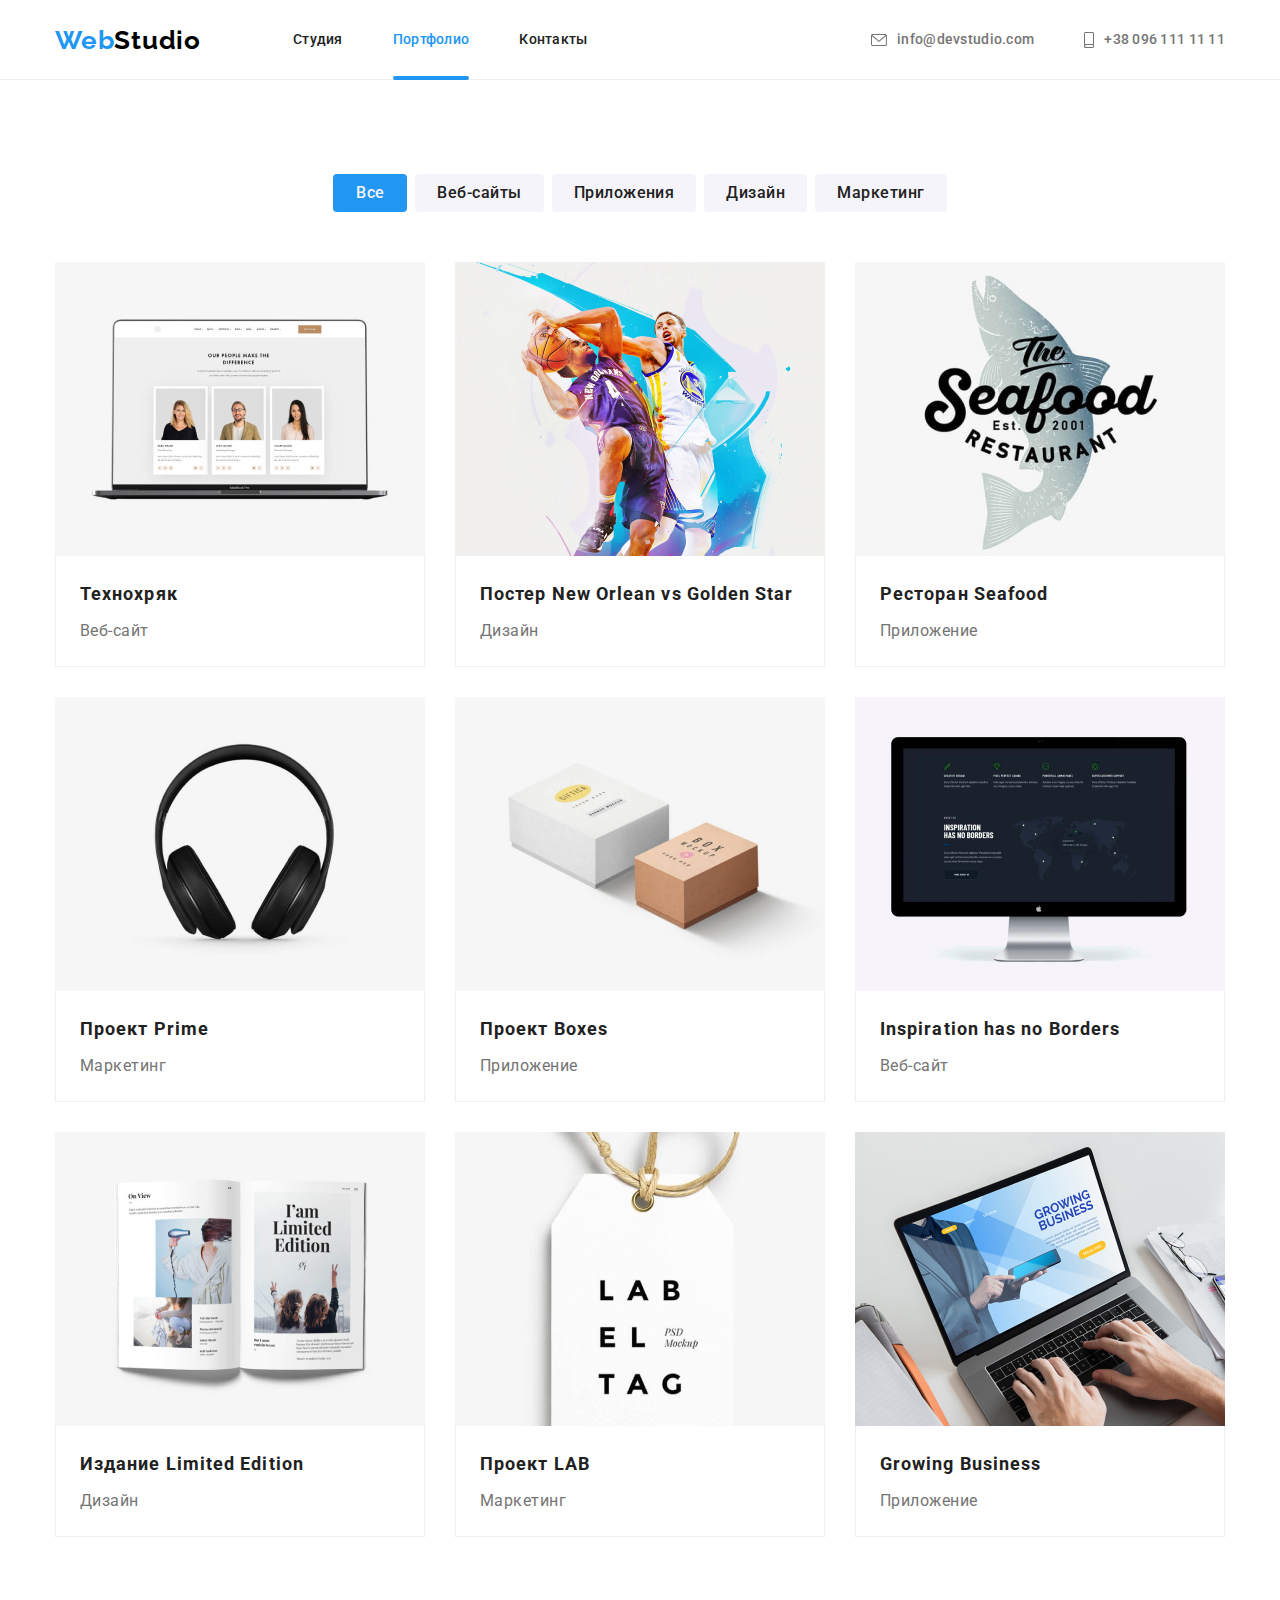
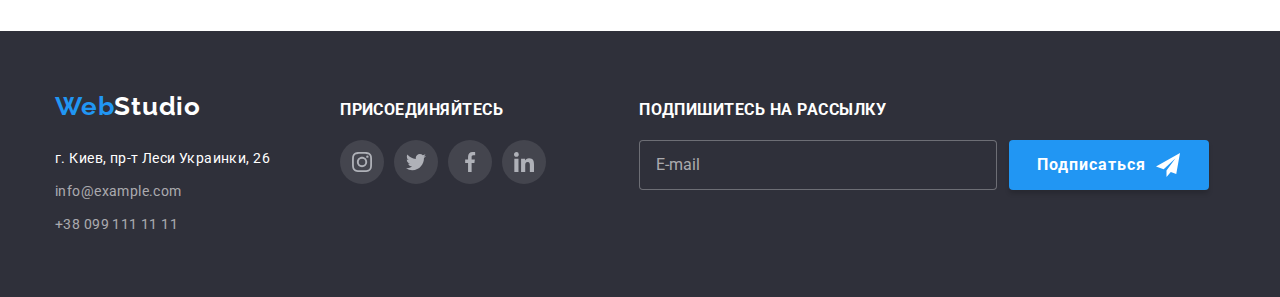
==== commit c0aaaa4d: "Выделил компоненты backdrop, logo, button, filter, social links. Разметистил их в соответствующих се" ====
--- a/portfolio.html
+++ b/portfolio.html
@@ -24,9 +24,7 @@
           >
           <ul class="navigation__list list">
             <li class="navigation__list-item">
-              <a class="navigation__link link" href="./index.html"
-                >Студия</a
-              >
+              <a class="navigation__link link" href="./index.html">Студия</a>
             </li>
             <li class="navigation__list-item">
               <a class="navigation__link link current" href="./portfolio.html"
@@ -298,7 +296,7 @@
     <footer class="footer">
       <div class="container footer-flex">
         <div class="footer__address-container">
-          <a class="footer__logo logo link" href="#"
+          <a class="logo footer__logo link" href="#"
             ><span class="logo__web">Web</span>Studio</a
           >
           <address class="address">
@@ -367,7 +365,7 @@
               placeholder="E-mail"
               class="footer__subscribe-input"
             />
-            <button type="submit" class="footer__subscribe-btn">
+            <button type="submit" class="button footer__subscribe-btn">
               Подписаться<svg
                 class="subscribe-btn__icon"
                 width="24"
--- a/css/styles.css
+++ b/css/styles.css
@@ -71,11 +71,6 @@
   padding-right: 15px;
 }
 
-.section {
-  padding-top: 94px;
-  padding-bottom: 94px;
-}
-
 .visually-hidden {
   position: absolute !important;
   clip: rect(1px 1px 1px 1px); /* IE6, IE7 */
@@ -87,6 +82,369 @@
   overflow: hidden;
 }
 
+/* ============BACKDROP COMPONENT================= */
+
+.backdrop {
+  position: fixed;
+  top: 0;
+  left: 0;
+  z-index: 2;
+  width: 100%;
+  height: 100%;
+  background-color: rgba(0, 0, 0, 0.2);
+
+  transition-property: all;
+  transition-duration: 500ms;
+  transition-timing-function: var(--time-function);
+}
+
+.backdrop.is-hidden {
+  transition-property: all;
+  transition-duration: 500ms;
+  transition-timing-function: var(--time-function);
+  transition-delay: 250ms;
+}
+
+.backdrop.is-hidden .modal {
+  transform: translate(-50%, -50%) scale(0);
+  transition-property: transform;
+  transition-duration: 500ms;
+  transition-timing-function: var(--time-function);
+  transition-delay: 0ms;
+}
+
+.modal {
+  position: absolute;
+  top: 50%;
+  left: 50%;
+  z-index: 2;
+  transform: translate(-50%, -50%) scale(1);
+
+  min-height: 581px;
+  width: 528px;
+  padding: 40px;
+  box-shadow: 0px 1px 3px rgba(0, 0, 0, 0.12), 0px 1px 1px rgba(0, 0, 0, 0.14),
+    0px 2px 1px rgba(0, 0, 0, 0.2);
+  border-radius: 4px;
+
+  background-color: var(--secondary-bg-color);
+
+  transition-property: transform;
+  transition-duration: 500ms;
+  transition-timing-function: var(--time-function);
+  transition-delay: 250ms;
+}
+
+.close-btn {
+  position: absolute;
+  top: 8px;
+  right: 8px;
+
+  width: 30px;
+  height: 30px;
+  border-radius: 50%;
+  cursor: pointer;
+  background: var(--secondary-bg-color);
+  border: 1px solid rgba(0, 0, 0, 0.1);
+
+  transition-property: fill;
+  transition-duration: 250ms;
+  transition-timing-function: var(--time-function);
+}
+
+.close-btn:hover,
+.close-btn:focus {
+  fill: var(--accent-color);
+}
+
+.is-hidden {
+  opacity: 0;
+  visibility: none;
+  pointer-events: none;
+}
+
+.modal__title {
+  display: block;
+  margin-bottom: 12px;
+
+  text-align: center;
+  font-weight: 700;
+  font-size: 20px;
+  line-height: 1.172;
+  letter-spacing: 0.03em;
+
+  color: var(--primary-text-color);
+}
+
+.modal__form {
+  display: flex;
+  flex-direction: column;
+}
+
+.modal__form-field {
+  margin-bottom: 10px;
+
+  font-weight: 400;
+  font-size: 12px;
+  line-height: 1.171;
+  letter-spacing: 0.01em;
+
+  color: var(--secondary-text-color);
+}
+
+.modal__form-textarea {
+  display: inline-block;
+
+  font-weight: 400;
+  font-size: 12px;
+  line-height: 1.171;
+  letter-spacing: 0.01em;
+  color: var(--secondary-text-color);
+}
+
+.modal__form-input-wrapper {
+  position: relative;
+  display: block;
+  margin-top: 4px;
+}
+
+.modal__form-input {
+  width: 100%;
+  height: 40px;
+  padding-left: 42px;
+  border: 1px solid rgba(33, 33, 33, 0.2);
+  border-radius: 4px;
+
+  transition-property: border-color;
+  transition-duration: 250ms;
+  transition-timing-function: var(--time-function);
+}
+
+.modal__form-input:focus,
+.modal__form-message:focus {
+  outline: none;
+  border-color: var(--accent-color);
+}
+
+.modal__form-icon {
+  position: absolute;
+  top: 50%;
+  left: 12px;
+  transform: translateY(-50%);
+
+  transition-property: fill;
+  transition-duration: 250ms;
+  transition-timing-function: var(--time-function);
+}
+
+.modal__form-input:focus + .modal__form-icon {
+  fill: var(--accent-color);
+}
+
+.modal__form-message {
+  width: 100%;
+  height: 120px;
+
+  padding-left: 16px;
+  padding-right: 16px;
+  padding-bottom: 12px;
+  padding-top: 12px;
+  margin-top: 4px;
+  margin-bottom: 20px;
+
+  border: 1px solid rgba(33, 33, 33, 0.2);
+  border-radius: 4px;
+  resize: none;
+
+  transition-property: border-color;
+  transition-duration: 250ms;
+  transition-timing-function: var(--time-function);
+}
+
+.modal__form-message::placeholder {
+  color: rgba(117, 117, 117, 0.5);
+}
+
+.modal__form-policy:checked + .modal__form-policy-text::before {
+  background-color: var(--accent-color);
+  background-image: url('../icons/check.svg');
+  background-size: contain;
+  background-origin: border-box;
+  border-color: var(--accent-color);
+}
+
+.modal__form-policy:focus + .modal__form-policy-text::before {
+  border-color: var(--accent-color);
+}
+
+.modal__form-policy-text {
+  display: flex;
+  align-items: center;
+  justify-content: center;
+  margin-bottom: 30px;
+
+  font-weight: 400;
+  font-size: 14px;
+  line-height: 1.714;
+  letter-spacing: 0.03em;
+
+  color: var(--secondary-text-color);
+}
+
+.modal__form-policy-link {
+  margin-left: 5px;
+  color: var(--accent-color);
+}
+
+.modal__form-policy-text::before {
+  display: inline-block;
+  content: '';
+  width: 16px;
+  height: 15px;
+  border: 2px solid #000000;
+  border-radius: 2px;
+  margin-right: 8px;
+
+  transition-property: border-color, background-color, background-image;
+  transition-duration: 250ms;
+  transition-timing-function: var(--time-function);
+}
+
+.modal__form-btn {
+  padding-left: 55px;
+  padding-right: 55px;
+  margin: 0 auto;
+}
+/* ============END 0F BACKDROP COMPONENT=========== */
+
+/* ============LOGO COMPONENT================= */
+.logo {
+  color: rgba(0, 0, 0, 1);
+  font-family: 'Raleway', sans-serif;
+  font-weight: 700;
+  font-size: 26px;
+  line-height: 1.19;
+  letter-spacing: 0.03em;
+}
+
+.logo__web {
+  color: var(--accent-color);
+}
+/* ============END 0F LOGO COMPONENT=========== */
+
+/* ============BUTTON COMPONENT================= */
+.button {
+  min-width: 200px;
+  padding-top: 10px;
+  padding-bottom: 10px;
+
+  border: none;
+  border-radius: 4px;
+  cursor: pointer;
+
+  color: var(--tertiary-text-color);
+  background-color: var(--accent-color);
+  box-shadow: 0px 4px 4px rgba(0, 0, 0, 0.15);
+
+  font-weight: 700;
+  font-size: 16px;
+  line-height: 1.875;
+  letter-spacing: 0.06em;
+}
+
+/* ============END 0F BUTTON COMPONENT=========== */
+
+/* ============SOCIAL LINKS COMPONENT================= */
+
+.social__list {
+  display: flex;
+  justify-content: space-around;
+}
+
+.social__list-link {
+  display: flex;
+  justify-content: center;
+  align-items: center;
+
+  width: 44px;
+  height: 44px;
+  border-radius: 50%;
+
+  color: var(--primary-link-color);
+
+  transition-property: background-color, color;
+  transition-duration: 250ms;
+  transition-timing-function: var(--time-function);
+}
+
+.social__list-icon {
+  fill: currentColor;
+}
+
+.social__list-link:hover,
+.social__list-link:focus {
+  background-color: var(--accent-color);
+  color: var(--tertiary-text-color);
+}
+
+/* ============END 0F SOCIAL LINKS COMPONENT=========== */
+
+/* =============SECTION COMPONENT================= */
+.section {
+  padding-top: 94px;
+  padding-bottom: 94px;
+}
+/* ============END 0F SECTION COMPONENT=========== */
+
+/* ============FILTER COMPONENT================= */
+
+.filter__list {
+  display: flex;
+  justify-content: center;
+  margin-bottom: 50px;
+}
+
+.filter__list-item:not(:last-child) {
+  margin-right: 8px;
+}
+
+.filter__list-btn {
+  min-width: 74px;
+  padding-top: 6px;
+  padding-bottom: 6px;
+  padding-left: 22px;
+  padding-right: 22px;
+  border: none;
+  border-radius: 4px;
+  cursor: pointer;
+
+  color: var(--primary-text-color);
+  background-color: var(--tertiary-bg-color);
+
+  font-weight: 500;
+  font-size: 16px;
+  line-height: 1.625;
+  text-align: center;
+  letter-spacing: 0.03em;
+
+  transition-property: color, background-color, box-shadow;
+  transition-duration: 250ms;
+  transition-timing-function: var(--time-function);
+}
+
+.filter__list-btn:hover,
+.filter__list-btn:focus,
+.btn-current {
+  color: var(--tertiary-bg-color);
+  background-color: var(--accent-color);
+}
+
+.filter__list-btn:hover,
+.filter__list-btn:focus {
+  box-shadow: var(--fltr-btn-shadow);
+}
+/* ============END 0F FILTER COMPONENT=========== */
+
 /* ============HEADER================= */
 .header {
   position: fixed;
@@ -190,16 +548,6 @@
   fill: currentColor;
 }
 
-.logo {
-  color: rgba(0, 0, 0, 1);
-  font-family: 'Raleway', sans-serif;
-  font-weight: 700;
-  font-size: 26px;
-  line-height: 1.19;
-  letter-spacing: 0.03em;
-}
-
-.logo__web,
 .current,
 .navigation__link:hover,
 .navigation__link:focus,
@@ -241,279 +589,11 @@
 }
 
 .hero__btn {
-  min-width: 200px;
-  padding-top: 10px;
-  padding-bottom: 10px;
   padding-left: 32px;
   padding-right: 32px;
-  border: none;
-  border-radius: 4px;
-  cursor: pointer;
-
-  color: var(--tertiary-text-color);
-  background-color: var(--accent-color);
-  box-shadow: 0px 4px 4px rgba(0, 0, 0, 0.15);
-
-  font-weight: 700;
-  font-size: 16px;
-  line-height: 1.875;
-  letter-spacing: 0.06em;
 }
 
 /* ============END HERO============= */
-
-/* ============BACKDROP================= */
-
-.backdrop {
-  position: fixed;
-  top: 0;
-  left: 0;
-  z-index: 2;
-  width: 100%;
-  height: 100%;
-  background-color: rgba(0, 0, 0, 0.2);
-
-  transition-property: all;
-  transition-duration: 500ms;
-  transition-timing-function: var(--time-function);
-}
-
-.backdrop.is-hidden {
-  transition-property: all;
-  transition-duration: 500ms;
-  transition-timing-function: var(--time-function);
-  transition-delay: 250ms;
-}
-
-.backdrop.is-hidden .modal {
-  transform: translate(-50%, -50%) scale(0);
-  transition-property: transform;
-  transition-duration: 500ms;
-  transition-timing-function: var(--time-function);
-  transition-delay: 0ms;
-}
-
-.modal {
-  position: absolute;
-  top: 50%;
-  left: 50%;
-  z-index: 2;
-  transform: translate(-50%, -50%) scale(1);
-
-  min-height: 581px;
-  width: 528px;
-  padding: 40px;
-  box-shadow: 0px 1px 3px rgba(0, 0, 0, 0.12), 0px 1px 1px rgba(0, 0, 0, 0.14),
-    0px 2px 1px rgba(0, 0, 0, 0.2);
-  border-radius: 4px;
-
-  background-color: var(--secondary-bg-color);
-
-  transition-property: transform;
-  transition-duration: 500ms;
-  transition-timing-function: var(--time-function);
-  transition-delay: 250ms;
-}
-
-.close-btn {
-  position: absolute;
-  top: 8px;
-  right: 8px;
-
-  width: 30px;
-  height: 30px;
-  border-radius: 50%;
-  cursor: pointer;
-  background: var(--secondary-bg-color);
-  border: 1px solid rgba(0, 0, 0, 0.1);
-
-  transition-property: fill;
-  transition-duration: 250ms;
-  transition-timing-function: var(--time-function);
-}
-
-.close-btn:hover,
-.close-btn:focus {
-  fill: var(--accent-color);
-}
-
-.is-hidden {
-  opacity: 0;
-  visibility: none;
-  pointer-events: none;
-}
-
-.modal__title {
-  display: block;
-  margin-bottom: 12px;
-
-  text-align: center;
-  font-weight: 700;
-  font-size: 20px;
-  line-height: 1.172;
-  letter-spacing: 0.03em;
-
-  color: var(--primary-text-color);
-}
-
-.modal__form {
-  display: flex;
-  flex-direction: column;
-}
-
-.modal__form-field {
-  margin-bottom: 10px;
-
-  font-weight: 400;
-  font-size: 12px;
-  line-height: 1.171;
-  letter-spacing: 0.01em;
-
-  color: var(--secondary-text-color);
-}
-
-.modal__form-textarea {
-  display: inline-block;
-
-  font-weight: 400;
-  font-size: 12px;
-  line-height: 1.171;
-  letter-spacing: 0.01em;
-  color: var(--secondary-text-color);
-}
-
-.modal__form-input-wrapper {
-  position: relative;
-  display: block;
-  margin-top: 4px;
-}
-
-.modal__form-input {
-  width: 100%;
-  height: 40px;
-  padding-left: 42px;
-  border: 1px solid rgba(33, 33, 33, 0.2);
-  border-radius: 4px;
-
-  transition-property: border-color;
-  transition-duration: 250ms;
-  transition-timing-function: var(--time-function);
-}
-
-.modal__form-input:focus,
-.modal__form-message:focus {
-  outline: none;
-  border-color: var(--accent-color);
-}
-
-.modal__form-icon {
-  position: absolute;
-  top: 50%;
-  left: 12px;
-  transform: translateY(-50%);
-
-  transition-property: fill;
-  transition-duration: 250ms;
-  transition-timing-function: var(--time-function);
-}
-
-.modal__form-input:focus + .modal__form-icon {
-  fill: var(--accent-color);
-}
-
-.modal__form-message {
-  width: 100%;
-  height: 120px;
-
-  padding-left: 16px;
-  padding-right: 16px;
-  padding-bottom: 12px;
-  padding-top: 12px;
-  margin-top: 4px;
-  margin-bottom: 20px;
-
-  border: 1px solid rgba(33, 33, 33, 0.2);
-  border-radius: 4px;
-  resize: none;
-
-  transition-property: border-color;
-  transition-duration: 250ms;
-  transition-timing-function: var(--time-function);
-}
-
-.modal__form-message::placeholder {
-  color: rgba(117, 117, 117, 0.5);
-}
-
-.modal__form-policy:checked + .modal__form-policy-text::before {
-  background-color: var(--accent-color);
-  background-image: url('../icons/check.svg');
-  background-size: contain;
-  background-origin: border-box;
-  border-color: var(--accent-color);
-}
-
-.modal__form-policy:focus + .modal__form-policy-text::before {
-  border-color: var(--accent-color);
-}
-
-.modal__form-policy-text {
-  display: flex;
-  align-items: center;
-  justify-content: center;
-  margin-bottom: 30px;
-
-  font-weight: 400;
-  font-size: 14px;
-  line-height: 1.714;
-  letter-spacing: 0.03em;
-
-  color: var(--secondary-text-color);
-}
-
-.modal__form-policy-link {
-  margin-left: 5px;
-  color: var(--accent-color);
-}
-
-.modal__form-policy-text::before {
-  display: inline-block;
-  content: '';
-  width: 16px;
-  height: 15px;
-  border: 2px solid #000000;
-  border-radius: 2px;
-  margin-right: 8px;
-
-  transition-property: border-color, background-color, background-image;
-  transition-duration: 250ms;
-  transition-timing-function: var(--time-function);
-}
-
-.modal__form-btn {
-  display: block;
-  max-width: 200px;
-  padding-top: 10px;
-  padding-bottom: 10px;
-  padding-left: 55px;
-  padding-right: 55px;
-  margin: 0 auto;
-
-  border: none;
-  border-radius: 4px;
-  cursor: pointer;
-
-  color: var(--tertiary-text-color);
-  background-color: rgba(33, 150, 243, 1);
-  box-shadow: 0px 4px 4px rgba(0, 0, 0, 0.15);
-
-  font-weight: 700;
-  font-size: 16px;
-  line-height: 1.875;
-  letter-spacing: 0.06em;
-}
-
-/* ============END BACKDROP================= */
 
 /* ============FEATURES================= */
 .features {
@@ -684,41 +764,6 @@
   margin-bottom: 16px;
 }
 
-/* ============COMPONENT SOCIAL-LIST=========== */
-
-.social__list {
-  display: flex;
-  justify-content: space-around;
-}
-
-.social__list-link {
-  display: flex;
-  justify-content: center;
-  align-items: center;
-
-  width: 44px;
-  height: 44px;
-  border-radius: 50%;
-
-  color: var(--primary-link-color);
-
-  transition-property: background-color, color;
-  transition-duration: 250ms;
-  transition-timing-function: var(--time-function);
-}
-
-.social__list-icon {
-  fill: currentColor;
-}
-
-.social__list-link:hover,
-.social__list-link:focus {
-  background-color: var(--accent-color);
-  color: var(--tertiary-text-color);
-}
-
-/* ============COMPONENT SOCIAL-LIST=========== */
-
 /* ============END OUR TEAM============= */
 
 /* ============ CLIENTS ================ */
@@ -778,56 +823,6 @@
 .portfolio {
   background-color: var(--secondary-bg-color);
 }
-
-/* ==========FILTER BUTTON COMPONENT======= */
-
-.filter__list {
-  display: flex;
-  justify-content: center;
-  margin-bottom: 50px;
-}
-
-.filter__list-item:not(:last-child) {
-  margin-right: 8px;
-}
-
-.filter__list-btn {
-  min-width: 74px;
-  padding-top: 6px;
-  padding-bottom: 6px;
-  padding-left: 22px;
-  padding-right: 22px;
-  border: none;
-  border-radius: 4px;
-  cursor: pointer;
-
-  color: var(--primary-text-color);
-  background-color: var(--tertiary-bg-color);
-
-  font-weight: 500;
-  font-size: 16px;
-  line-height: 1.625;
-  text-align: center;
-  letter-spacing: 0.03em;
-
-  transition-property: color, background-color, box-shadow;
-  transition-duration: 250ms;
-  transition-timing-function: var(--time-function);
-}
-
-.filter__list-btn:hover,
-.filter__list-btn:focus,
-.btn-current {
-  color: var(--tertiary-bg-color);
-  background-color: var(--accent-color);
-}
-
-.filter__list-btn:hover,
-.filter__list-btn:focus {
-  box-shadow: var(--fltr-btn-shadow);
-}
-
-/* ==========FILTER BUTTON COMPONENT======= */
 
 .portfolio__card-list {
   display: flex;
@@ -1065,24 +1060,8 @@
 .footer__subscribe-btn {
   display: flex;
   align-items: center;
-
-  max-width: 200px;
-  padding-top: 10px;
-  padding-bottom: 10px;
   padding-left: 28px;
   padding-right: 28px;
-  border: none;
-  border-radius: 4px;
-  cursor: pointer;
-
-  color: var(--tertiary-text-color);
-  background-color: var(--accent-color);
-  box-shadow: 0px 4px 4px rgba(0, 0, 0, 0.15);
-
-  font-weight: 700;
-  font-size: 16px;
-  line-height: 1.875;
-  letter-spacing: 0.06em;
 }
 
 .subscribe-btn__icon {
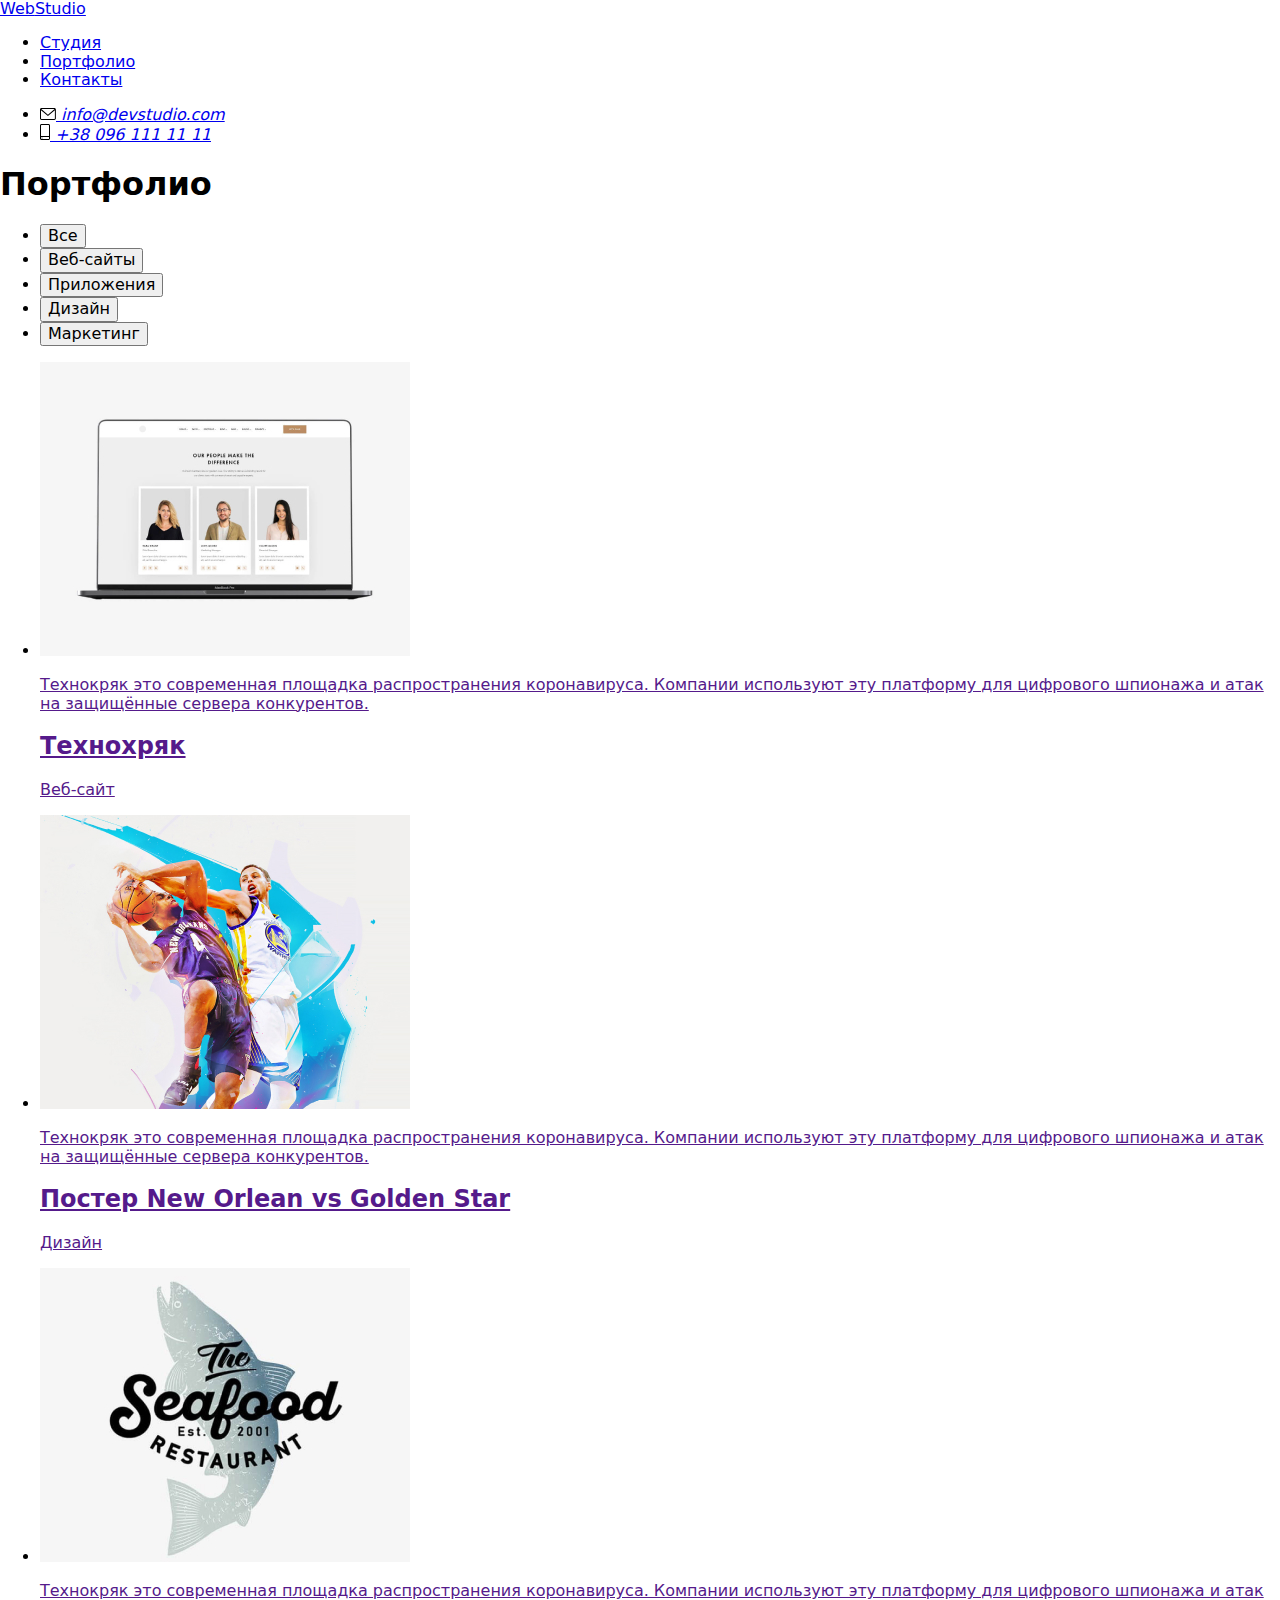
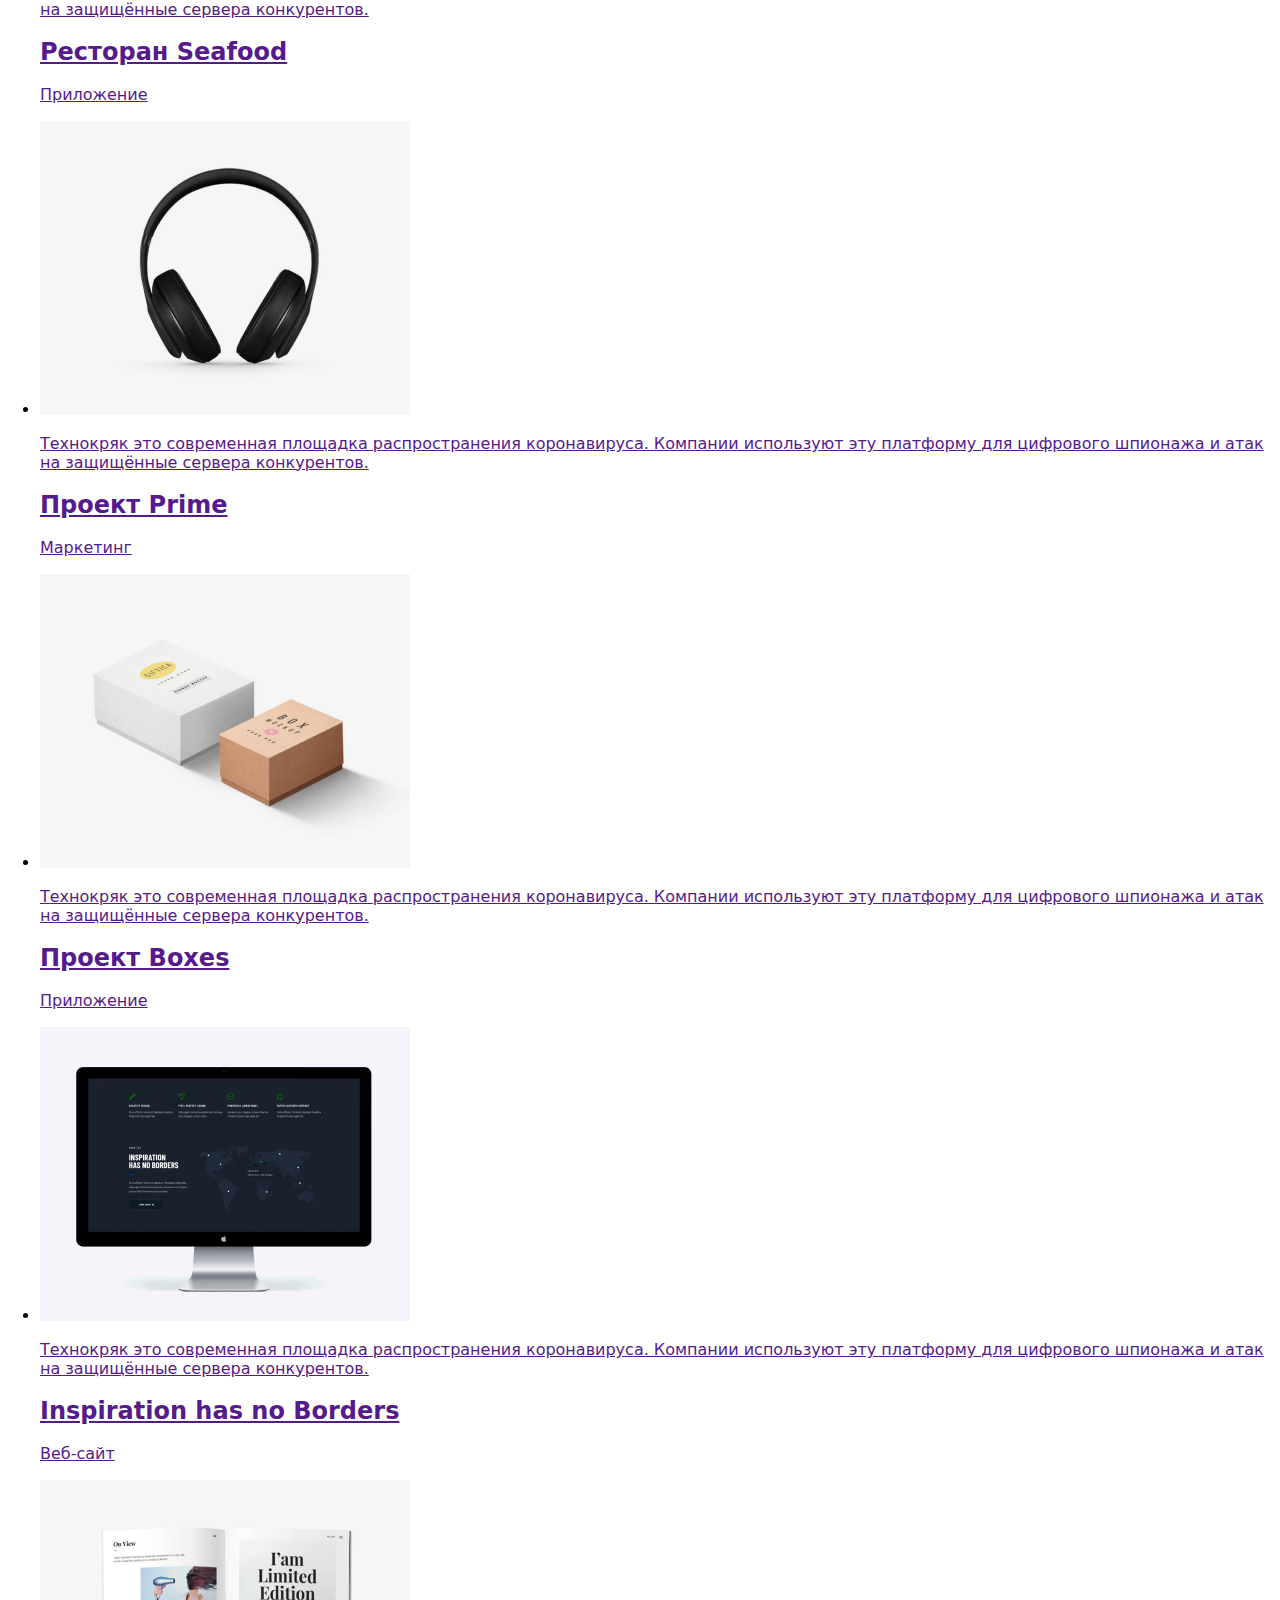
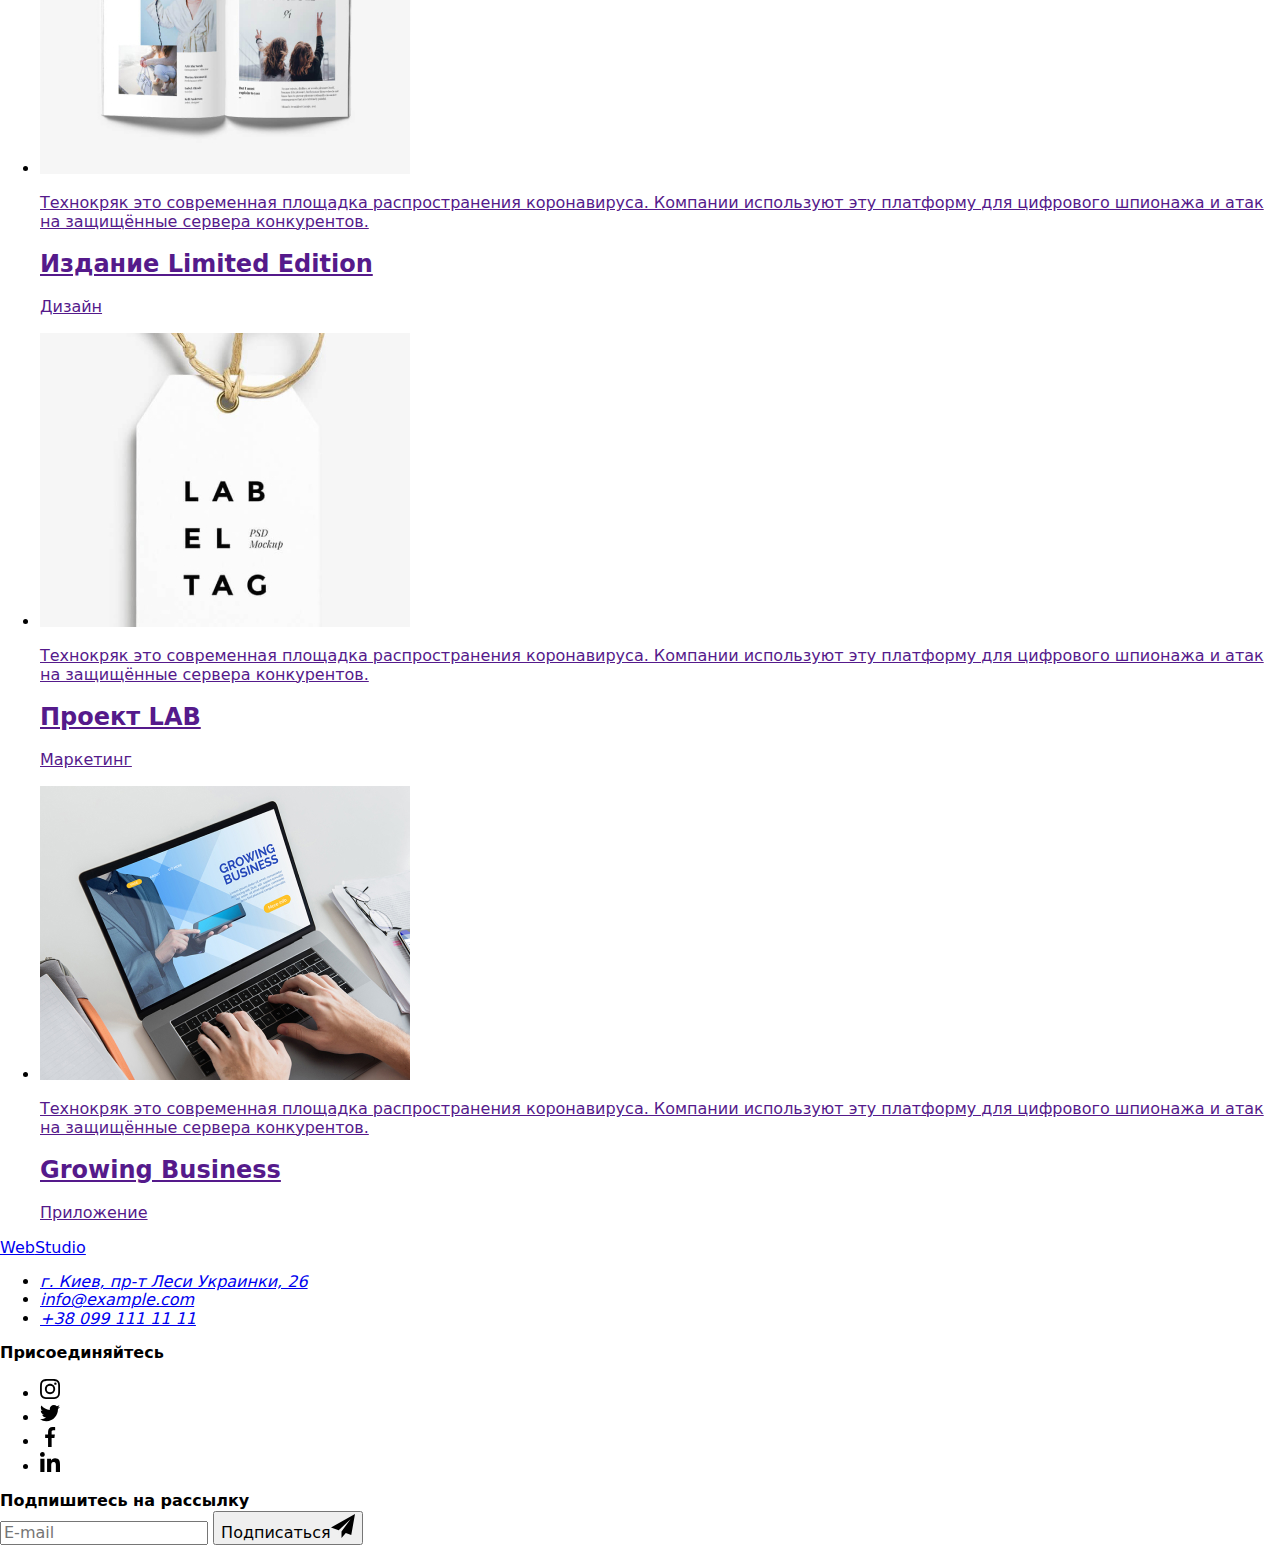
==== commit 8ceea2c4: "Вырезал код из общего файла стилей styles.css и распределелил его согласно структуре макета." ====
--- a/portfolio.html
+++ b/portfolio.html
@@ -365,7 +365,7 @@
               placeholder="E-mail"
               class="footer__subscribe-input"
             />
-            <button type="submit" class="button footer__subscribe-btn">
+            <button type="submit" class="btn footer__subscribe-btn">
               Подписаться<svg
                 class="subscribe-btn__icon"
                 width="24"
--- a/css/styles.css
+++ b/css/styles.css
@@ -1,1076 +1,66 @@
-:root {
-  --primary-text-color: rgba(33, 33, 33, 1);
-  --secondary-text-color: rgba(117, 117, 117, 1);
-  --tertiary-text-color: rgba(255, 255, 255, 1);
-  --accent-color: rgba(33, 150, 243, 1);
-  --primary-bg-color: rgba(47, 48, 58, 1);
-  --secondary-bg-color: rgba(255, 255, 255, 1);
-  --tertiary-bg-color: rgba(245, 244, 250, 1);
-  --primary-link-color: rgb(175, 177, 184, 1);
-  --bg-link-color: rgba(255, 255, 255, 0.1);
-  --card-set-gap: 30px;
-  --card-shadow: 0px 1px 1px rgba(0, 0, 0, 0.12),
-    0px 4px 4px rgba(0, 0, 0, 0.06), 1px 4px 6px rgba(0, 0, 0, 0.16);
-  --time-function: cubic-bezier(0.4, 0, 0.2, 1);
-  --fltr-btn-shadow: 0px 3px 1px rgba(0, 0, 0, 0.1),
-    0px 1px 2px rgba(0, 0, 0, 0.08), 0px 2px 2px rgba(0, 0, 0, 0.12);
-}
 
-*,
-*::before,
-*::after {
-  box-sizing: border-box;
-}
-
-body {
-  padding-top: 80px;
-
-  font-family: 'Roboto', sans-serif;
-}
-
-.link {
-  text-decoration: none;
-}
-
-.list {
-  list-style: none;
-}
-
-h1,
-h2,
-h3,
-h4,
-h5,
-h6,
-p {
-  margin: 0;
-}
-
-ul,
-ol,
-a,
-img,
-button,
-input {
-  margin: 0;
-  padding: 0;
-}
-
-img {
-  display: block;
-}
-
-address {
-  font-style: normal;
-}
-
-.container {
-  width: 1200px;
-  margin: 0 auto;
-  padding-left: 15px;
-  padding-right: 15px;
-}
-
-.visually-hidden {
-  position: absolute !important;
-  clip: rect(1px 1px 1px 1px); /* IE6, IE7 */
-  clip: rect(1px, 1px, 1px, 1px);
-  padding: 0 !important;
-  border: 0 !important;
-  height: 1px !important;
-  width: 1px !important;
-  overflow: hidden;
-}
 
 /* ============BACKDROP COMPONENT================= */
 
-.backdrop {
-  position: fixed;
-  top: 0;
-  left: 0;
-  z-index: 2;
-  width: 100%;
-  height: 100%;
-  background-color: rgba(0, 0, 0, 0.2);
-
-  transition-property: all;
-  transition-duration: 500ms;
-  transition-timing-function: var(--time-function);
-}
-
-.backdrop.is-hidden {
-  transition-property: all;
-  transition-duration: 500ms;
-  transition-timing-function: var(--time-function);
-  transition-delay: 250ms;
-}
-
-.backdrop.is-hidden .modal {
-  transform: translate(-50%, -50%) scale(0);
-  transition-property: transform;
-  transition-duration: 500ms;
-  transition-timing-function: var(--time-function);
-  transition-delay: 0ms;
-}
-
-.modal {
-  position: absolute;
-  top: 50%;
-  left: 50%;
-  z-index: 2;
-  transform: translate(-50%, -50%) scale(1);
-
-  min-height: 581px;
-  width: 528px;
-  padding: 40px;
-  box-shadow: 0px 1px 3px rgba(0, 0, 0, 0.12), 0px 1px 1px rgba(0, 0, 0, 0.14),
-    0px 2px 1px rgba(0, 0, 0, 0.2);
-  border-radius: 4px;
-
-  background-color: var(--secondary-bg-color);
-
-  transition-property: transform;
-  transition-duration: 500ms;
-  transition-timing-function: var(--time-function);
-  transition-delay: 250ms;
-}
-
-.close-btn {
-  position: absolute;
-  top: 8px;
-  right: 8px;
-
-  width: 30px;
-  height: 30px;
-  border-radius: 50%;
-  cursor: pointer;
-  background: var(--secondary-bg-color);
-  border: 1px solid rgba(0, 0, 0, 0.1);
-
-  transition-property: fill;
-  transition-duration: 250ms;
-  transition-timing-function: var(--time-function);
-}
-
-.close-btn:hover,
-.close-btn:focus {
-  fill: var(--accent-color);
-}
-
-.is-hidden {
-  opacity: 0;
-  visibility: none;
-  pointer-events: none;
-}
-
-.modal__title {
-  display: block;
-  margin-bottom: 12px;
-
-  text-align: center;
-  font-weight: 700;
-  font-size: 20px;
-  line-height: 1.172;
-  letter-spacing: 0.03em;
-
-  color: var(--primary-text-color);
-}
-
-.modal__form {
-  display: flex;
-  flex-direction: column;
-}
-
-.modal__form-field {
-  margin-bottom: 10px;
-
-  font-weight: 400;
-  font-size: 12px;
-  line-height: 1.171;
-  letter-spacing: 0.01em;
-
-  color: var(--secondary-text-color);
-}
-
-.modal__form-textarea {
-  display: inline-block;
-
-  font-weight: 400;
-  font-size: 12px;
-  line-height: 1.171;
-  letter-spacing: 0.01em;
-  color: var(--secondary-text-color);
-}
-
-.modal__form-input-wrapper {
-  position: relative;
-  display: block;
-  margin-top: 4px;
-}
-
-.modal__form-input {
-  width: 100%;
-  height: 40px;
-  padding-left: 42px;
-  border: 1px solid rgba(33, 33, 33, 0.2);
-  border-radius: 4px;
-
-  transition-property: border-color;
-  transition-duration: 250ms;
-  transition-timing-function: var(--time-function);
-}
-
-.modal__form-input:focus,
-.modal__form-message:focus {
-  outline: none;
-  border-color: var(--accent-color);
-}
-
-.modal__form-icon {
-  position: absolute;
-  top: 50%;
-  left: 12px;
-  transform: translateY(-50%);
-
-  transition-property: fill;
-  transition-duration: 250ms;
-  transition-timing-function: var(--time-function);
-}
-
-.modal__form-input:focus + .modal__form-icon {
-  fill: var(--accent-color);
-}
-
-.modal__form-message {
-  width: 100%;
-  height: 120px;
-
-  padding-left: 16px;
-  padding-right: 16px;
-  padding-bottom: 12px;
-  padding-top: 12px;
-  margin-top: 4px;
-  margin-bottom: 20px;
-
-  border: 1px solid rgba(33, 33, 33, 0.2);
-  border-radius: 4px;
-  resize: none;
-
-  transition-property: border-color;
-  transition-duration: 250ms;
-  transition-timing-function: var(--time-function);
-}
-
-.modal__form-message::placeholder {
-  color: rgba(117, 117, 117, 0.5);
-}
-
-.modal__form-policy:checked + .modal__form-policy-text::before {
-  background-color: var(--accent-color);
-  background-image: url('../icons/check.svg');
-  background-size: contain;
-  background-origin: border-box;
-  border-color: var(--accent-color);
-}
-
-.modal__form-policy:focus + .modal__form-policy-text::before {
-  border-color: var(--accent-color);
-}
-
-.modal__form-policy-text {
-  display: flex;
-  align-items: center;
-  justify-content: center;
-  margin-bottom: 30px;
-
-  font-weight: 400;
-  font-size: 14px;
-  line-height: 1.714;
-  letter-spacing: 0.03em;
-
-  color: var(--secondary-text-color);
-}
-
-.modal__form-policy-link {
-  margin-left: 5px;
-  color: var(--accent-color);
-}
-
-.modal__form-policy-text::before {
-  display: inline-block;
-  content: '';
-  width: 16px;
-  height: 15px;
-  border: 2px solid #000000;
-  border-radius: 2px;
-  margin-right: 8px;
-
-  transition-property: border-color, background-color, background-image;
-  transition-duration: 250ms;
-  transition-timing-function: var(--time-function);
-}
-
-.modal__form-btn {
-  padding-left: 55px;
-  padding-right: 55px;
-  margin: 0 auto;
-}
 /* ============END 0F BACKDROP COMPONENT=========== */
 
 /* ============LOGO COMPONENT================= */
-.logo {
-  color: rgba(0, 0, 0, 1);
-  font-family: 'Raleway', sans-serif;
-  font-weight: 700;
-  font-size: 26px;
-  line-height: 1.19;
-  letter-spacing: 0.03em;
-}
 
-.logo__web {
-  color: var(--accent-color);
-}
 /* ============END 0F LOGO COMPONENT=========== */
 
 /* ============BUTTON COMPONENT================= */
-.button {
-  min-width: 200px;
-  padding-top: 10px;
-  padding-bottom: 10px;
 
-  border: none;
-  border-radius: 4px;
-  cursor: pointer;
-
-  color: var(--tertiary-text-color);
-  background-color: var(--accent-color);
-  box-shadow: 0px 4px 4px rgba(0, 0, 0, 0.15);
-
-  font-weight: 700;
-  font-size: 16px;
-  line-height: 1.875;
-  letter-spacing: 0.06em;
-}
 
 /* ============END 0F BUTTON COMPONENT=========== */
 
 /* ============SOCIAL LINKS COMPONENT================= */
 
-.social__list {
-  display: flex;
-  justify-content: space-around;
-}
-
-.social__list-link {
-  display: flex;
-  justify-content: center;
-  align-items: center;
-
-  width: 44px;
-  height: 44px;
-  border-radius: 50%;
-
-  color: var(--primary-link-color);
-
-  transition-property: background-color, color;
-  transition-duration: 250ms;
-  transition-timing-function: var(--time-function);
-}
-
-.social__list-icon {
-  fill: currentColor;
-}
-
-.social__list-link:hover,
-.social__list-link:focus {
-  background-color: var(--accent-color);
-  color: var(--tertiary-text-color);
-}
 
 /* ============END 0F SOCIAL LINKS COMPONENT=========== */
 
 /* =============SECTION COMPONENT================= */
-.section {
-  padding-top: 94px;
-  padding-bottom: 94px;
-}
+
 /* ============END 0F SECTION COMPONENT=========== */
 
 /* ============FILTER COMPONENT================= */
 
-.filter__list {
-  display: flex;
-  justify-content: center;
-  margin-bottom: 50px;
-}
 
-.filter__list-item:not(:last-child) {
-  margin-right: 8px;
-}
-
-.filter__list-btn {
-  min-width: 74px;
-  padding-top: 6px;
-  padding-bottom: 6px;
-  padding-left: 22px;
-  padding-right: 22px;
-  border: none;
-  border-radius: 4px;
-  cursor: pointer;
-
-  color: var(--primary-text-color);
-  background-color: var(--tertiary-bg-color);
-
-  font-weight: 500;
-  font-size: 16px;
-  line-height: 1.625;
-  text-align: center;
-  letter-spacing: 0.03em;
-
-  transition-property: color, background-color, box-shadow;
-  transition-duration: 250ms;
-  transition-timing-function: var(--time-function);
-}
-
-.filter__list-btn:hover,
-.filter__list-btn:focus,
-.btn-current {
-  color: var(--tertiary-bg-color);
-  background-color: var(--accent-color);
-}
-
-.filter__list-btn:hover,
-.filter__list-btn:focus {
-  box-shadow: var(--fltr-btn-shadow);
-}
 /* ============END 0F FILTER COMPONENT=========== */
 
 /* ============HEADER================= */
-.header {
-  position: fixed;
-  width: 100%;
-  top: 0;
-  left: 0;
-  z-index: 1;
 
-  font-weight: 500;
-  font-size: 14px;
-  line-height: 1.14;
-  letter-spacing: 0.02em;
-
-  background-color: var(--secondary-bg-color);
-}
-
-.header::before {
-  position: absolute;
-  content: '';
-  bottom: 0;
-  left: 0;
-  width: 100%;
-  border-bottom: 1px solid #ececec;
-}
-
-.header .logo {
-  margin-right: 92px;
-}
-
-.header .container {
-  display: flex;
-  align-items: center;
-}
-
-.navigation {
-  display: flex;
-  align-items: center;
-}
-
-.navigation__list {
-  display: flex;
-}
-
-.navigation__list-item {
-  position: relative;
-}
-
-.current::after {
-  content: '';
-  position: absolute;
-  bottom: 0;
-  left: 0;
-  width: 100%;
-  height: 4px;
-  background-color: var(--accent-color);
-  border-radius: 2px;
-}
-
-.navigation__list-item:not(:last-child) {
-  margin-right: 50px;
-}
-
-.navigation__link {
-  display: block;
-  padding-top: 32px;
-  padding-bottom: 32px;
-
-  color: var(--primary-text-color);
-
-  transition-property: color;
-  transition-duration: 250ms;
-  transition-timing-function: var(--time-function);
-}
-
-.contact {
-  margin-left: auto;
-}
-.contact__list {
-  display: flex;
-}
-
-.contact__list-item:not(:last-child) {
-  margin-right: 50px;
-}
-
-.contact__link {
-  padding-top: 32px;
-  padding-bottom: 32px;
-
-  display: flex;
-  align-items: center;
-
-  color: var(--secondary-text-color);
-  transition-property: color;
-  transition-duration: 250ms;
-  transition-timing-function: var(--time-function);
-}
-
-.contact__icon {
-  margin-right: 10px;
-  fill: currentColor;
-}
-
-.current,
-.navigation__link:hover,
-.navigation__link:focus,
-.contact__link:hover,
-.contact__link:focus {
-  color: var(--accent-color);
-}
 
 /* ============END HEADER============= */
 
 /* ============HERO================= */
-.hero {
-  padding-top: 200px;
-  padding-bottom: 200px;
-  max-width: 1600px;
-  margin: 0 auto;
-  height: 600px;
 
-  background-color: var(--primary-bg-color);
-  background-image: linear-gradient(
-      to right,
-      rgba(47, 48, 58, 0.4),
-      rgba(47, 48, 58, 0.4)
-    ),
-    url(../images/hero-bg-image.jpg);
-
-  text-align: center;
-}
-
-.hero__title {
-  margin-bottom: 30px;
-
-  color: var(--tertiary-text-color);
-  font-weight: 900;
-  font-size: 44px;
-  line-height: 1.363;
-  letter-spacing: 0.06em;
-  text-transform: uppercase;
-}
-
-.hero__btn {
-  padding-left: 32px;
-  padding-right: 32px;
-}
 
 /* ============END HERO============= */
 
 /* ============FEATURES================= */
-.features {
-  background-color: var(--secondary-bg-color);
-}
 
-.features__list {
-  display: flex;
-}
-
-.features__list-item {
-  min-width: 270px;
-}
-
-.features__list-item:not(:last-child) {
-  margin-right: 30px;
-}
-
-.features__icon-wrapper {
-  display: flex;
-  justify-content: center;
-  align-items: center;
-  width: 270px;
-  height: 120px;
-  margin-bottom: 30px;
-
-  background-color: #f5f4fa;
-  border-radius: 4px;
-}
-
-.features__item-title {
-  margin-bottom: 10px;
-
-  color: var(--primary-text-color);
-
-  font-weight: 700;
-  font-size: 14px;
-  line-height: 1.142;
-  text-align: left;
-  text-transform: uppercase;
-  letter-spacing: 0.03em;
-}
-
-.features__item-subtitle {
-  color: var(--secondary-text-color);
-
-  font-weight: 400;
-  font-size: 14px;
-  line-height: 1.714;
-  text-align: left;
-  letter-spacing: 0.03em;
-}
 /* ============END FEATURES============= */
 
 /* ============SERVICES================= */
-.services {
-  background-color: var(--secondary-bg-color);
-}
 
-.services.section {
-  padding-top: 0;
-}
-
-.services__title {
-  margin-bottom: 50px;
-
-  color: var(--primary-text-color);
-
-  font-weight: 700;
-  font-size: 36px;
-  line-height: 1.166;
-  text-align: center;
-  letter-spacing: 0.03em;
-}
-
-.services__list {
-  display: flex;
-  justify-content: space-between;
-}
-
-.services__img-container {
-  position: relative;
-}
-
-.services__overlay {
-  position: absolute;
-  bottom: 0;
-  width: 100%;
-  min-height: 70px;
-  padding-left: 82px;
-  padding-right: 82px;
-  padding-top: 27px;
-  padding-bottom: 27px;
-
-  text-align: center;
-
-  color: var(--tertiary-text-color);
-  background: rgba(47, 48, 58, 0.8);
-
-  font-weight: 700;
-  font-size: 14px;
-  line-height: 1.141;
-  letter-spacing: 0.03em;
-  text-transform: uppercase;
-}
 /* ============END SERVICES============= */
 
 /* ============OUR TEAM================= */
-.team {
-  background-color: var(--tertiary-bg-color);
-}
 
-.team__title {
-  margin-bottom: 50px;
-
-  color: var(--primary-text-color);
-
-  font-weight: 700;
-  font-size: 36px;
-  line-height: 1.166;
-  text-align: center;
-  letter-spacing: 0.03em;
-}
-
-.team__list {
-  display: flex;
-}
-
-.team__list-item {
-  background: #ffffff;
-  box-shadow: 0px 1px 3px rgba(0, 0, 0, 0.12), 0px 1px 1px rgba(0, 0, 0, 0.14),
-    0px 2px 1px rgba(0, 0, 0, 0.2);
-  border-radius: 0px 0px 4px 4px;
-}
-
-.team__list-item:not(:last-child) {
-  margin-right: 30px;
-}
-
-.team__text-wrapper {
-  padding-top: 30px;
-  padding-bottom: 30px;
-  padding-left: 30px;
-  padding-right: 30px;
-}
-
-.team__item-title {
-  text-align: center;
-  margin-bottom: 10px;
-
-  color: var(--primary-text-color);
-
-  font-weight: 500;
-  font-size: 16px;
-  line-height: 1.187;
-  letter-spacing: 0.03em;
-}
-
-.team__item-subtitle {
-  text-align: center;
-
-  color: var(--secondary-text-color);
-
-  font-weight: 400;
-  font-size: 16px;
-  line-height: 1.187;
-  letter-spacing: 0.03em;
-  margin-bottom: 16px;
-}
 
 /* ============END OUR TEAM============= */
 
 /* ============ CLIENTS ================ */
-.clients {
-  background-color: var(--secondary-bg-color);
 
-  text-align: center;
-}
-
-.clients__title {
-  margin-bottom: 50px;
-
-  color: var(--primary-text-color);
-
-  font-weight: 700;
-  font-size: 36px;
-  line-height: 1.166;
-  text-align: center;
-  letter-spacing: 0.03em;
-}
-
-.clients__list {
-  display: flex;
-  justify-content: space-around;
-}
-
-.clients__list-link {
-  display: flex;
-  justify-content: center;
-  align-items: center;
-
-  width: 170px;
-  height: 90px;
-  border: 1px solid var(--primary-link-color);
-  border-radius: 4px;
-
-  color: var(--primary-link-color);
-
-  transition-property: border-color, color;
-  transition-duration: 250ms;
-  transition-timing-function: var(--time-function);
-}
-
-.clients__list-icon {
-  fill: currentColor;
-}
-
-.clients__list-link:hover,
-.clients__list-link:focus {
-  border-color: var(--accent-color);
-  color: var(--accent-color);
-}
 
 /* ============END CLIENTS============== */
 
 /* ============PORTFOLIO================= */
-.portfolio {
-  background-color: var(--secondary-bg-color);
-}
 
-.portfolio__card-list {
-  display: flex;
-  flex-wrap: wrap;
-  margin-left: calc(-1 * var(--card-set-gap));
-  margin-top: calc(-1 * var(--card-set-gap));
-}
-
-.portfolio__card-item {
-  flex-basis: calc(100% / 3 - var(--card-set-gap));
-  margin-left: var(--card-set-gap);
-  margin-top: var(--card-set-gap);
-
-  background: #ffffff;
-}
-
-.portfolio__card-item:nth-child(3n) {
-  margin-right: 0;
-}
-
-.portfolio__card-item:nth-last-child(-n + 3) {
-  margin-bottom: 0;
-}
-
-.portfolio__card-link {
-  display: block;
-
-  transition-property: box-shadow;
-  transition-duration: 250ms;
-  transition-timing-function: var(--time-function);
-}
-
-.portfolio__card-link:hover,
-.portfolio__card-link:focus {
-  box-shadow: var(--card-shadow);
-}
-
-.portfolio__card-link:hover .portfolio__card-overlay,
-.portfolio__card-link:hover .portfolio__img-container::before,
-.portfolio__card-link:focus .portfolio__card-overlay,
-.portfolio__card-link:focus .portfolio__img-container::before {
-  opacity: 1;
-  transform: translateY(0);
-}
-
-.portfolio__img-container {
-  position: relative;
-  overflow: hidden;
-}
-
-.portfolio__img-container::before {
-  position: absolute;
-  content: '';
-  width: 100%;
-  height: 100%;
-
-  background-color: rgba(33, 150, 243, 0.9);
-
-  opacity: 0;
-  transform: translateY(100%);
-  transition-property: transform, opacity;
-  transition-duration: 250ms;
-  transition-timing-function: var(--time-function);
-}
-
-.portfolio__card-overlay {
-  position: absolute;
-  top: 0;
-  left: 0;
-  width: 100%;
-  height: 100%;
-  padding-left: 24px;
-  padding-top: 63px;
-  padding-right: 24px;
-  padding-bottom: 63px;
-
-  opacity: 0;
-
-  font-weight: 400;
-  font-size: 18px;
-  line-height: 1.555;
-  letter-spacing: 0.03em;
-  color: var(--tertiary-text-color);
-
-  transform: translateY(100%);
-  transition-property: transform, opacity;
-  transition-duration: 250ms;
-  transition-timing-function: var(--time-function);
-}
-
-.portfolio__text-wrapper {
-  padding-top: 20px;
-  padding-bottom: 20px;
-  padding-left: 24px;
-  padding-right: 24px;
-
-  border-right: 1px solid #eeeeee;
-  border-left: 1px solid #eeeeee;
-  border-bottom: 1px solid #eeeeee;
-
-  text-align: left;
-}
-
-.portfolio__card-title {
-  margin-bottom: 4px;
-
-  color: var(--primary-text-color);
-
-  font-weight: 700;
-  font-size: 18px;
-  line-height: 2;
-  letter-spacing: 0.06em;
-}
-
-.portfolio__card-subtitle {
-  color: var(--secondary-text-color);
-  font-weight: 400;
-  font-size: 16px;
-  line-height: 1.875;
-  letter-spacing: 0.03em;
-}
 
 /* ============END PORTFOLIO============= */
 
 /* ============FOOTER================= */
-.footer {
-  background-color: var(--primary-bg-color);
-  padding-top: 60px;
-  padding-bottom: 60px;
-}
 
-.footer__logo {
-  display: block;
-  margin-bottom: 25px;
-
-  color: var(--tertiary-text-color);
-}
-
-.address__list-item:not(:last-child) {
-  margin-bottom: 9px;
-}
-
-.address__list-link {
-  color: rgba(255, 255, 255, 0.6);
-  font-weight: 400;
-  font-size: 14px;
-  line-height: 1.71;
-  letter-spacing: 0.03em;
-
-  transition-property: color;
-  transition-duration: 250ms;
-  transition-timing-function: var(--time-function);
-}
-
-.address__list-link:hover,
-.address__list-link:focus {
-  color: var(--accent-color);
-}
-
-.white-text {
-  color: var(--tertiary-text-color);
-}
-
-.footer-flex {
-  display: flex;
-  align-items: baseline;
-}
-
-.footer__address-container {
-  margin-right: 70px;
-}
-
-.footer__social-container {
-  width: 206px;
-  margin-right: 93px;
-}
-
-.footer__join-text {
-  display: inline-block;
-  margin-bottom: 20px;
-
-  color: var(--tertiary-text-color);
-
-  font-weight: 700;
-  font-size: 16px;
-  line-height: 1.172;
-  letter-spacing: 0.03em;
-  text-transform: uppercase;
-}
-
-.footer__social-container .social__list {
-  justify-content: space-between;
-}
-
-.footer__subscribe-container {
-  width: 570px;
-}
-
-.footer__subscribe-text {
-  display: inline-block;
-  margin-bottom: 20px;
-
-  color: var(--tertiary-text-color);
-
-  font-weight: 700;
-  font-size: 16px;
-  line-height: 1.172;
-  letter-spacing: 0.03em;
-  text-transform: uppercase;
-}
-
-.footer__subscribe-form {
-  display: flex;
-  justify-content: space-between;
-}
-
-.footer__subscribe-input {
-  width: 358px;
-  height: 50px;
-
-  padding-left: 16px;
-  padding-top: 15px;
-  padding-bottom: 15px;
-
-  border: 1px solid rgba(255, 255, 255, 0.3);
-  border-radius: 4px;
-
-  background-color: var(--primary-bg-color);
-}
-
-.footer__subscribe-input::placeholder {
-  color: rgba(255, 255, 255, 0.6);
-}
-
-.footer__subscribe-btn {
-  display: flex;
-  align-items: center;
-  padding-left: 28px;
-  padding-right: 28px;
-}
-
-.subscribe-btn__icon {
-  margin-left: 10px;
-  fill: currentColor;
-}
-
-.bg-grey {
-  background-color: var(--bg-link-color);
-}
 
 /* ============END FOOTER============= */
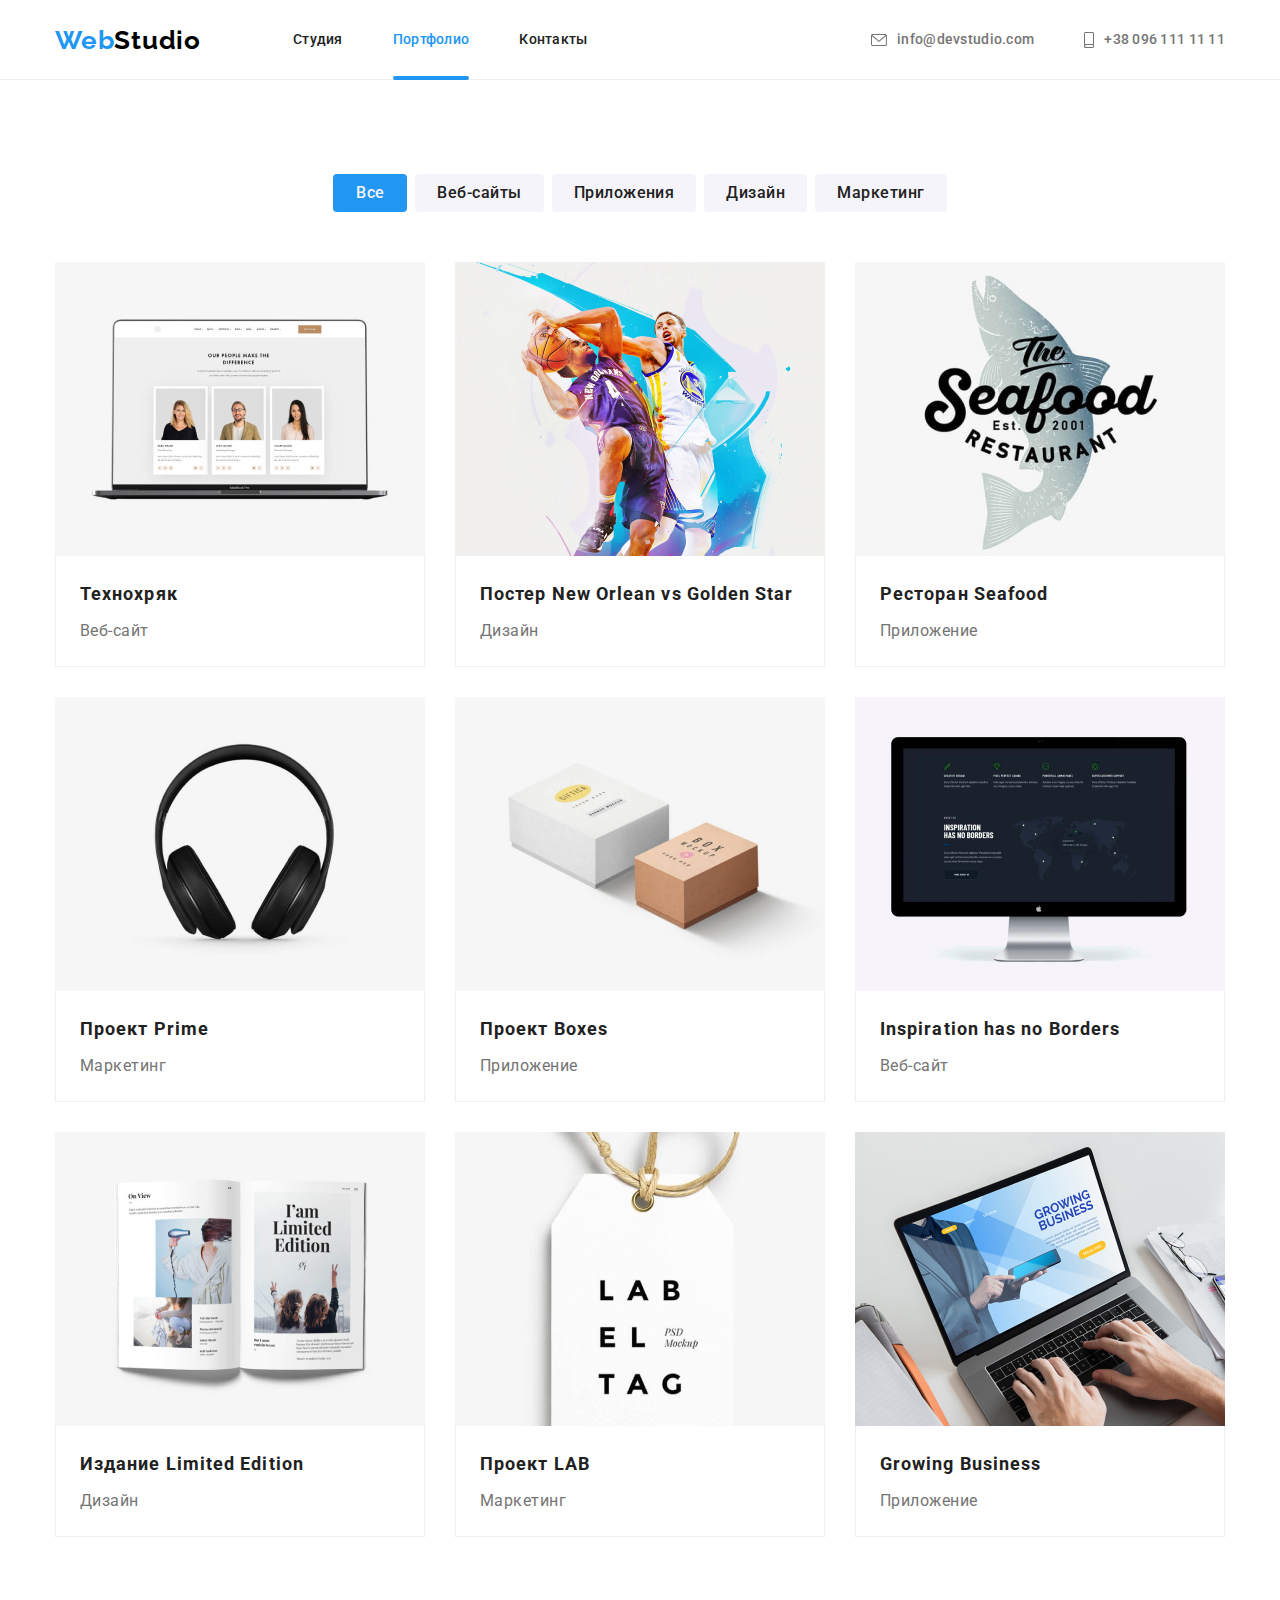
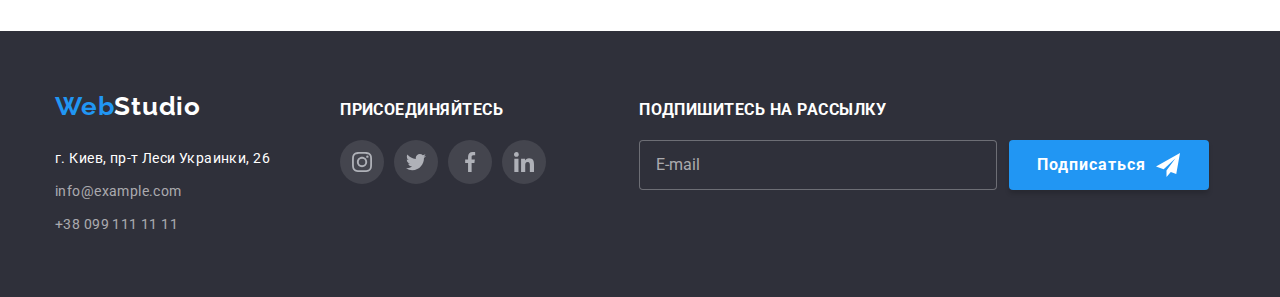
==== commit e0b02bc1: "Прописал все импорты секций и компонентов для страницы portfolio.html в файле main.scss. Скомпилиров" ====
--- a/portfolio.html
+++ b/portfolio.html
@@ -13,7 +13,7 @@
       rel="stylesheet"
       href="https://cdnjs.cloudflare.com/ajax/libs/modern-normalize/1.0.0/modern-normalize.css"
     />
-    <link rel="stylesheet" href="./css/styles.css" />
+    <link rel="stylesheet" href="./css/portfolio.min.css" />
   </head>
   <body>
     <header class="header">
--- a/css/portfolio.min.css
+++ b/css/portfolio.min.css
@@ -0,0 +1,4 @@
+.visually-hidden{position:absolute !important;clip:rect(1px 1px 1px 1px);clip:rect(1px, 1px, 1px, 1px);padding:0 !important;border:0 !important;height:1px !important;width:1px !important;overflow:hidden}:root{--primary-text-color: rgba(33, 33, 33, 1);--secondary-text-color: rgba(117, 117, 117, 1);--tertiary-text-color: rgba(255, 255, 255, 1);--accent-color: rgba(33, 150, 243, 1);--primary-bg-color: rgba(47, 48, 58, 1);--secondary-bg-color: rgba(255, 255, 255, 1);--tertiary-bg-color: rgba(245, 244, 250, 1);--primary-link-color: rgb(175, 177, 184, 1);--bg-link-color: rgba(255, 255, 255, 0.1);--card-set-gap: 30px;--card-shadow: 0px 1px 1px rgba(0, 0, 0, 0.12),
+    0px 4px 4px rgba(0, 0, 0, 0.06), 1px 4px 6px rgba(0, 0, 0, 0.16);--time-function: cubic-bezier(0.4, 0, 0.2, 1);--fltr-btn-shadow: 0px 3px 1px rgba(0, 0, 0, 0.1),
+    0px 1px 2px rgba(0, 0, 0, 0.08), 0px 2px 2px rgba(0, 0, 0, 0.12)}*,*::before,*::after{-webkit-box-sizing:border-box;box-sizing:border-box}body{padding-top:80px;font-family:'Roboto', sans-serif}.link{text-decoration:none}.list{list-style:none}h1,h2,h3,h4,h5,h6,p{margin:0}ul,ol,a,img,button,input{margin:0;padding:0}img{display:block}address{font-style:normal}.container{width:1200px;margin:0 auto;padding-left:15px;padding-right:15px}.section{padding-top:94px;padding-bottom:94px}.filter__list{display:-webkit-box;display:-ms-flexbox;display:flex;-webkit-box-pack:center;-ms-flex-pack:center;justify-content:center;margin-bottom:50px}.filter__list-item:not(:last-child){margin-right:8px}.filter__list-btn{min-width:74px;padding-top:6px;padding-bottom:6px;padding-left:22px;padding-right:22px;border:none;border-radius:4px;cursor:pointer;color:var(--primary-text-color);background-color:var(--tertiary-bg-color);font-weight:500;font-size:16px;line-height:1.625;text-align:center;letter-spacing:0.03em;-webkit-transition-property:color, background-color, -webkit-box-shadow;transition-property:color, background-color, -webkit-box-shadow;transition-property:color, background-color, box-shadow;transition-property:color, background-color, box-shadow, -webkit-box-shadow;-webkit-transition-duration:250ms;transition-duration:250ms;-webkit-transition-timing-function:var(--time-function);transition-timing-function:var(--time-function)}.filter__list-btn:hover,.filter__list-btn:focus,.btn-current{color:var(--tertiary-bg-color);background-color:var(--accent-color)}.filter__list-btn:hover,.filter__list-btn:focus{-webkit-box-shadow:var(--fltr-btn-shadow);box-shadow:var(--fltr-btn-shadow)}.btn{min-width:200px;padding-top:10px;padding-bottom:10px;border:none;border-radius:4px;cursor:pointer;color:var(--tertiary-text-color);background-color:var(--accent-color);-webkit-box-shadow:0px 4px 4px rgba(0,0,0,0.15);box-shadow:0px 4px 4px rgba(0,0,0,0.15);font-weight:700;font-size:16px;line-height:1.875;letter-spacing:0.06em}.social__list{display:-webkit-box;display:-ms-flexbox;display:flex;-ms-flex-pack:distribute;justify-content:space-around}.social__list-link{display:-webkit-box;display:-ms-flexbox;display:flex;-webkit-box-pack:center;-ms-flex-pack:center;justify-content:center;-webkit-box-align:center;-ms-flex-align:center;align-items:center;width:44px;height:44px;border-radius:50%;color:var(--primary-link-color);-webkit-transition-property:background-color, color;transition-property:background-color, color;-webkit-transition-duration:250ms;transition-duration:250ms;-webkit-transition-timing-function:var(--time-function);transition-timing-function:var(--time-function)}.social__list-icon{fill:currentColor}.social__list-link:hover,.social__list-link:focus{background-color:var(--accent-color);color:var(--tertiary-text-color)}.logo{color:#000;font-family:'Raleway', sans-serif;font-weight:700;font-size:26px;line-height:1.19;letter-spacing:0.03em}.logo__web{color:var(--accent-color)}.header{position:fixed;width:100%;top:0;left:0;z-index:1;font-weight:500;font-size:14px;line-height:1.14;letter-spacing:0.02em;background-color:var(--secondary-bg-color)}.header::before{position:absolute;content:'';bottom:0;left:0;width:100%;border-bottom:1px solid #ececec}.header .logo{margin-right:92px}.header .container{display:-webkit-box;display:-ms-flexbox;display:flex;-webkit-box-align:center;-ms-flex-align:center;align-items:center}.navigation{display:-webkit-box;display:-ms-flexbox;display:flex;-webkit-box-align:center;-ms-flex-align:center;align-items:center}.navigation__list{display:-webkit-box;display:-ms-flexbox;display:flex}.navigation__list-item{position:relative}.current::after{content:'';position:absolute;bottom:0;left:0;width:100%;height:4px;background-color:var(--accent-color);border-radius:2px}.navigation__list-item:not(:last-child){margin-right:50px}.navigation__link{display:block;padding-top:32px;padding-bottom:32px;color:var(--primary-text-color);-webkit-transition-property:color;transition-property:color;-webkit-transition-duration:250ms;transition-duration:250ms;-webkit-transition-timing-function:var(--time-function);transition-timing-function:var(--time-function)}.contact{margin-left:auto}.contact__list{display:-webkit-box;display:-ms-flexbox;display:flex}.contact__list-item:not(:last-child){margin-right:50px}.contact__link{padding-top:32px;padding-bottom:32px;display:-webkit-box;display:-ms-flexbox;display:flex;-webkit-box-align:center;-ms-flex-align:center;align-items:center;color:var(--secondary-text-color);-webkit-transition-property:color;transition-property:color;-webkit-transition-duration:250ms;transition-duration:250ms;-webkit-transition-timing-function:var(--time-function);transition-timing-function:var(--time-function)}.contact__icon{margin-right:10px;fill:currentColor}.current,.navigation__link:hover,.navigation__link:focus,.contact__link:hover,.contact__link:focus{color:var(--accent-color)}.portfolio{background-color:var(--secondary-bg-color)}.portfolio__card-list{display:-webkit-box;display:-ms-flexbox;display:flex;-ms-flex-wrap:wrap;flex-wrap:wrap;margin-left:calc(-1 * var(--card-set-gap));margin-top:calc(-1 * var(--card-set-gap))}.portfolio__card-item{-ms-flex-preferred-size:calc(100% / 3 - var(--card-set-gap));flex-basis:calc(100% / 3 - var(--card-set-gap));margin-left:var(--card-set-gap);margin-top:var(--card-set-gap);background:#ffffff}.portfolio__card-item:nth-child(3n){margin-right:0}.portfolio__card-item:nth-last-child(-n+3){margin-bottom:0}.portfolio__card-link{display:block;-webkit-transition-property:-webkit-box-shadow;transition-property:-webkit-box-shadow;transition-property:box-shadow;transition-property:box-shadow, -webkit-box-shadow;-webkit-transition-duration:250ms;transition-duration:250ms;-webkit-transition-timing-function:var(--time-function);transition-timing-function:var(--time-function)}.portfolio__card-link:hover,.portfolio__card-link:focus{-webkit-box-shadow:var(--card-shadow);box-shadow:var(--card-shadow)}.portfolio__card-link:hover .portfolio__card-overlay,.portfolio__card-link:hover .portfolio__img-container::before,.portfolio__card-link:focus .portfolio__card-overlay,.portfolio__card-link:focus .portfolio__img-container::before{opacity:1;-webkit-transform:translateY(0);transform:translateY(0)}.portfolio__img-container{position:relative;overflow:hidden}.portfolio__img-container::before{position:absolute;content:'';width:100%;height:100%;background-color:rgba(33,150,243,0.9);opacity:0;-webkit-transform:translateY(100%);transform:translateY(100%);-webkit-transition-property:opacity, -webkit-transform;transition-property:opacity, -webkit-transform;transition-property:transform, opacity;transition-property:transform, opacity, -webkit-transform;-webkit-transition-duration:250ms;transition-duration:250ms;-webkit-transition-timing-function:var(--time-function);transition-timing-function:var(--time-function)}.portfolio__card-overlay{position:absolute;top:0;left:0;width:100%;height:100%;padding-left:24px;padding-top:63px;padding-right:24px;padding-bottom:63px;opacity:0;font-weight:400;font-size:18px;line-height:1.555;letter-spacing:0.03em;color:var(--tertiary-text-color);-webkit-transform:translateY(100%);transform:translateY(100%);-webkit-transition-property:opacity, -webkit-transform;transition-property:opacity, -webkit-transform;transition-property:transform, opacity;transition-property:transform, opacity, -webkit-transform;-webkit-transition-duration:250ms;transition-duration:250ms;-webkit-transition-timing-function:var(--time-function);transition-timing-function:var(--time-function)}.portfolio__text-wrapper{padding-top:20px;padding-bottom:20px;padding-left:24px;padding-right:24px;border-right:1px solid #eeeeee;border-left:1px solid #eeeeee;border-bottom:1px solid #eeeeee;text-align:left}.portfolio__card-title{margin-bottom:4px;color:var(--primary-text-color);font-weight:700;font-size:18px;line-height:2;letter-spacing:0.06em}.portfolio__card-subtitle{color:var(--secondary-text-color);font-weight:400;font-size:16px;line-height:1.875;letter-spacing:0.03em}.footer{background-color:var(--primary-bg-color);padding-top:60px;padding-bottom:60px}.footer__logo{display:block;margin-bottom:25px;color:var(--tertiary-text-color)}.address__list-item:not(:last-child){margin-bottom:9px}.address__list-link{color:rgba(255,255,255,0.6);font-weight:400;font-size:14px;line-height:1.71;letter-spacing:0.03em;-webkit-transition-property:color;transition-property:color;-webkit-transition-duration:250ms;transition-duration:250ms;-webkit-transition-timing-function:var(--time-function);transition-timing-function:var(--time-function)}.address__list-link:hover,.address__list-link:focus{color:var(--accent-color)}.white-text{color:var(--tertiary-text-color)}.footer-flex{display:-webkit-box;display:-ms-flexbox;display:flex;-webkit-box-align:baseline;-ms-flex-align:baseline;align-items:baseline}.footer__address-container{margin-right:70px}.footer__social-container{width:206px;margin-right:93px}.footer__join-text{display:inline-block;margin-bottom:20px;color:var(--tertiary-text-color);font-weight:700;font-size:16px;line-height:1.172;letter-spacing:0.03em;text-transform:uppercase}.footer__social-container .social__list{-webkit-box-pack:justify;-ms-flex-pack:justify;justify-content:space-between}.footer__subscribe-container{width:570px}.footer__subscribe-text{display:inline-block;margin-bottom:20px;color:var(--tertiary-text-color);font-weight:700;font-size:16px;line-height:1.172;letter-spacing:0.03em;text-transform:uppercase}.footer__subscribe-form{display:-webkit-box;display:-ms-flexbox;display:flex;-webkit-box-pack:justify;-ms-flex-pack:justify;justify-content:space-between}.footer__subscribe-input{width:358px;height:50px;padding-left:16px;padding-top:15px;padding-bottom:15px;border:1px solid rgba(255,255,255,0.3);border-radius:4px;background-color:var(--primary-bg-color)}.footer__subscribe-input::-webkit-input-placeholder{color:rgba(255,255,255,0.6)}.footer__subscribe-input:-ms-input-placeholder{color:rgba(255,255,255,0.6)}.footer__subscribe-input::-ms-input-placeholder{color:rgba(255,255,255,0.6)}.footer__subscribe-input::placeholder{color:rgba(255,255,255,0.6)}.footer__subscribe-btn{display:-webkit-box;display:-ms-flexbox;display:flex;-webkit-box-align:center;-ms-flex-align:center;align-items:center;padding-left:28px;padding-right:28px}.subscribe-btn__icon{margin-left:10px;fill:currentColor}.bg-grey{background-color:var(--bg-link-color)}
+/*# sourceMappingURL=portfolio.min.css.map */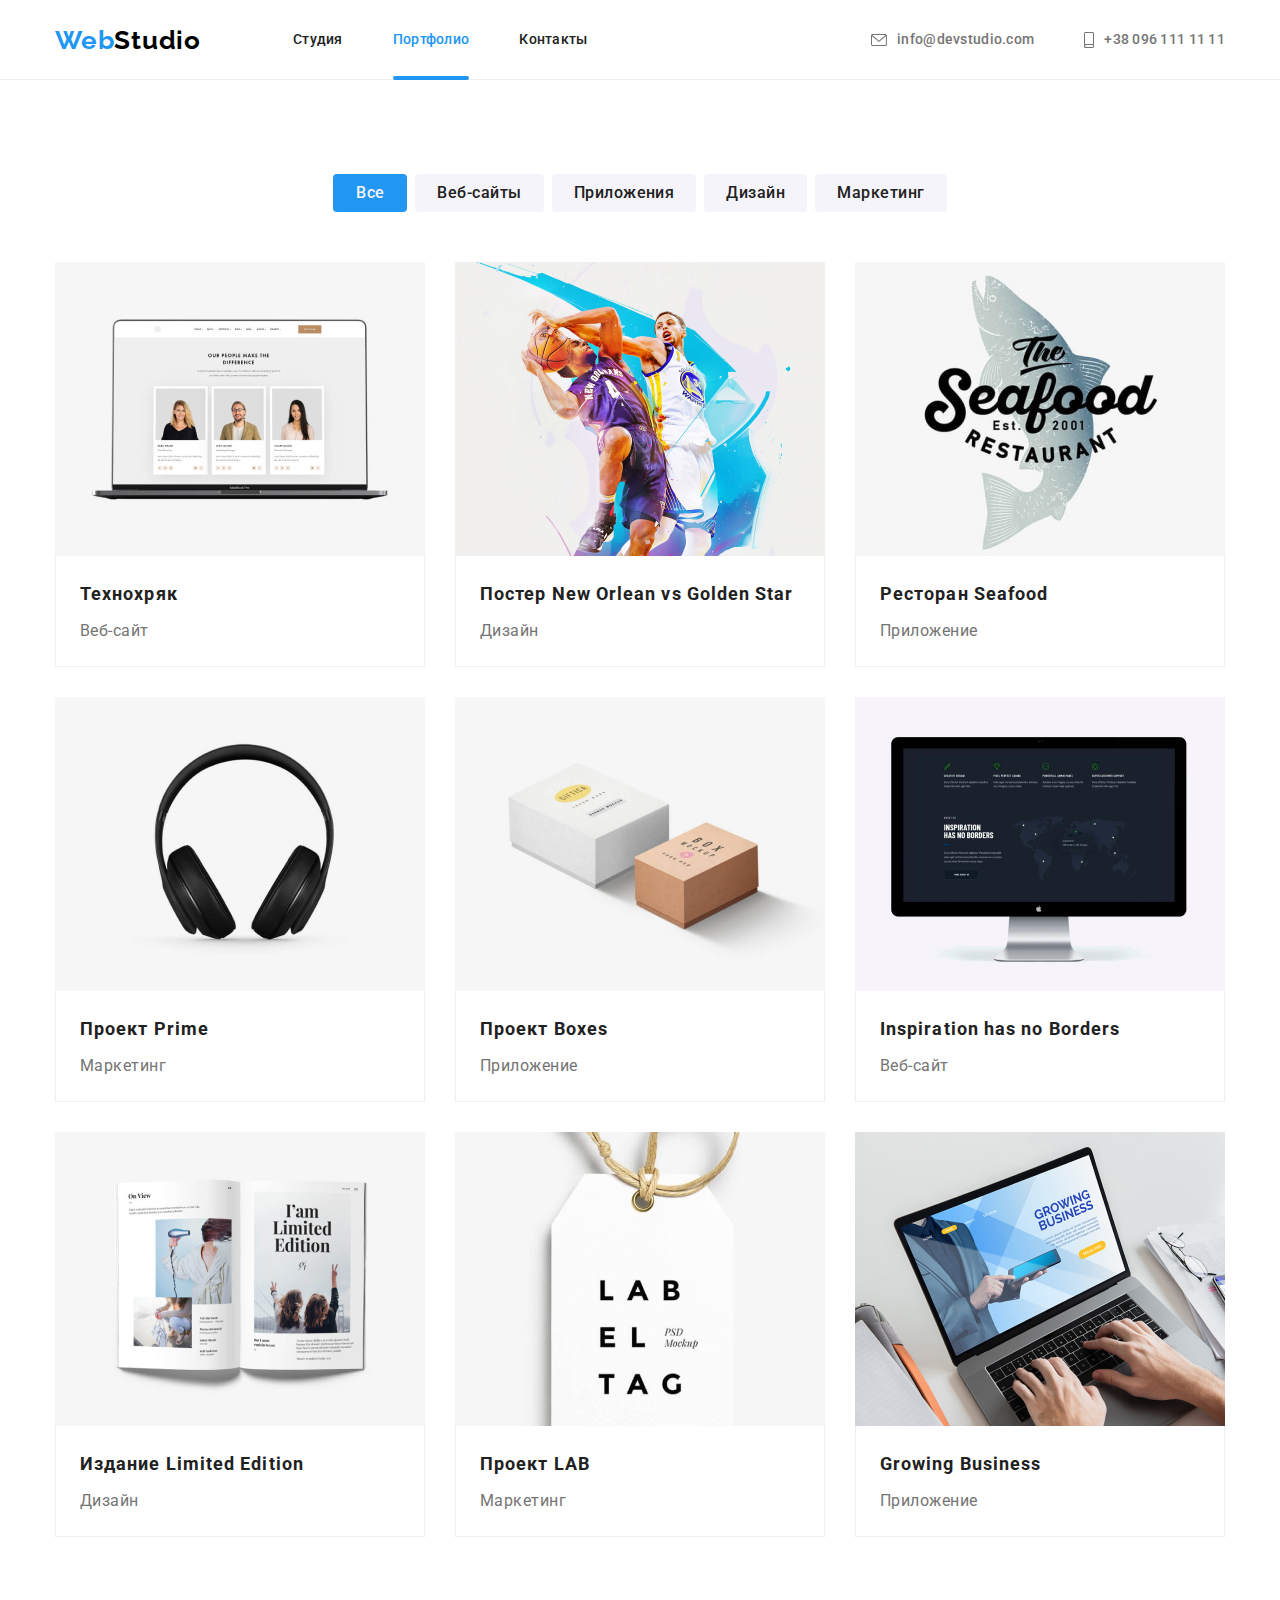
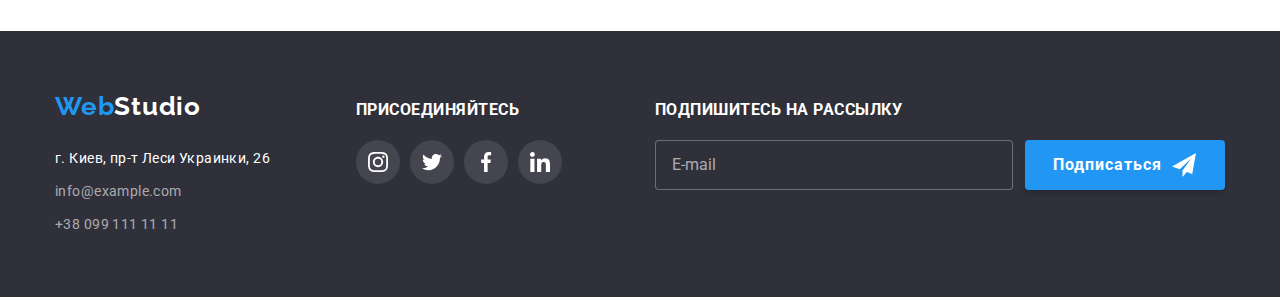
==== commit 95866724: "Провёл рефакторинг кода для всех файлов стилей scss секций страниц portfolio.html и index.html и ком" ====
--- a/portfolio.html
+++ b/portfolio.html
@@ -27,7 +27,9 @@
               <a class="navigation__link link" href="./index.html">Студия</a>
             </li>
             <li class="navigation__list-item">
-              <a class="navigation__link link current" href="./portfolio.html"
+              <a
+                class="navigation__link navigation__link--active link"
+                href="./portfolio.html"
                 >Портфолио</a
               >
             </li>
@@ -294,16 +296,16 @@
     </main>
 
     <footer class="footer">
-      <div class="container footer-flex">
-        <div class="footer__address-container">
-          <a class="logo footer__logo link" href="#"
+      <div class="container footer__flex">
+        <div class="footer__address">
+          <a class="logo link" href="#"
             ><span class="logo__web">Web</span>Studio</a
           >
           <address class="address">
             <ul class="address__list list">
               <li class="address__list-item">
                 <a
-                  class="address__list-link link white-text"
+                  class="address__list-link address__list-link--white-text link"
                   href="https://goo.gl/maps/yGmStnG4nEmFFWMY6"
                   >г. Киев, пр-т Леси Украинки, 26</a
                 >
@@ -323,40 +325,40 @@
             </ul>
           </address>
         </div>
-        <div class="footer__social-container">
-          <b class="footer__join-text">Присоединяйтесь</b>
-          <ul class="social__list list">
-            <li class="social__list-item">
-              <a class="social__list-link bg-grey" href="">
-                <svg class="social__list-icon" width="20" height="20">
+        <div class="footer__social">
+          <b class="social__heading">Присоединяйтесь</b>
+          <ul class="social list">
+            <li class="social__item">
+              <a class="social__link social__link--bg-grey" href="">
+                <svg class="social__icon" width="20" height="20">
                   <use href="icons/symbol-defs2.svg#instagram"></use>
                 </svg>
               </a>
             </li>
-            <li class="social__list-item">
-              <a class="social__list-link bg-grey" href="">
-                <svg class="social__list-icon" width="20" height="20">
+            <li class="social__item">
+              <a class="social__link social__link--bg-grey" href="">
+                <svg class="social__icon" width="20" height="20">
                   <use href="icons/symbol-defs2.svg#twitter"></use>
                 </svg>
               </a>
             </li>
-            <li class="social__list-item">
-              <a class="social__list-link bg-grey" href="">
-                <svg class="social__list-icon" width="20" height="20">
+            <li class="social__item">
+              <a class="social__link social__link--bg-grey" href="">
+                <svg class="social__icon" width="20" height="20">
                   <use href="icons/symbol-defs2.svg#facebook"></use>
                 </svg>
               </a>
             </li>
-            <li class="social__list-item">
-              <a class="social__list-link bg-grey" href="">
-                <svg class="social__list-icon" width="20" height="20">
+            <li class="social__item">
+              <a class="social__link social__link--bg-grey" href="">
+                <svg class="social__icon" width="20" height="20">
                   <use href="icons/symbol-defs2.svg#linkedin"></use>
                 </svg>
               </a>
             </li>
           </ul>
         </div>
-        <div class="footer__subscribe-container">
+        <div class="footer__subscribe">
           <b class="footer__subscribe-text">Подпишитесь на рассылку</b>
           <form class="footer__subscribe-form">
             <input
@@ -367,7 +369,7 @@
             />
             <button type="submit" class="btn footer__subscribe-btn">
               Подписаться<svg
-                class="subscribe-btn__icon"
+                class="footer__subscribe-icon"
                 width="24"
                 height="24"
               >
--- a/css/portfolio.min.css
+++ b/css/portfolio.min.css
@@ -1,4 +1,4 @@
 .visually-hidden{position:absolute !important;clip:rect(1px 1px 1px 1px);clip:rect(1px, 1px, 1px, 1px);padding:0 !important;border:0 !important;height:1px !important;width:1px !important;overflow:hidden}:root{--primary-text-color: rgba(33, 33, 33, 1);--secondary-text-color: rgba(117, 117, 117, 1);--tertiary-text-color: rgba(255, 255, 255, 1);--accent-color: rgba(33, 150, 243, 1);--primary-bg-color: rgba(47, 48, 58, 1);--secondary-bg-color: rgba(255, 255, 255, 1);--tertiary-bg-color: rgba(245, 244, 250, 1);--primary-link-color: rgb(175, 177, 184, 1);--bg-link-color: rgba(255, 255, 255, 0.1);--card-set-gap: 30px;--card-shadow: 0px 1px 1px rgba(0, 0, 0, 0.12),
     0px 4px 4px rgba(0, 0, 0, 0.06), 1px 4px 6px rgba(0, 0, 0, 0.16);--time-function: cubic-bezier(0.4, 0, 0.2, 1);--fltr-btn-shadow: 0px 3px 1px rgba(0, 0, 0, 0.1),
-    0px 1px 2px rgba(0, 0, 0, 0.08), 0px 2px 2px rgba(0, 0, 0, 0.12)}*,*::before,*::after{-webkit-box-sizing:border-box;box-sizing:border-box}body{padding-top:80px;font-family:'Roboto', sans-serif}.link{text-decoration:none}.list{list-style:none}h1,h2,h3,h4,h5,h6,p{margin:0}ul,ol,a,img,button,input{margin:0;padding:0}img{display:block}address{font-style:normal}.container{width:1200px;margin:0 auto;padding-left:15px;padding-right:15px}.section{padding-top:94px;padding-bottom:94px}.filter__list{display:-webkit-box;display:-ms-flexbox;display:flex;-webkit-box-pack:center;-ms-flex-pack:center;justify-content:center;margin-bottom:50px}.filter__list-item:not(:last-child){margin-right:8px}.filter__list-btn{min-width:74px;padding-top:6px;padding-bottom:6px;padding-left:22px;padding-right:22px;border:none;border-radius:4px;cursor:pointer;color:var(--primary-text-color);background-color:var(--tertiary-bg-color);font-weight:500;font-size:16px;line-height:1.625;text-align:center;letter-spacing:0.03em;-webkit-transition-property:color, background-color, -webkit-box-shadow;transition-property:color, background-color, -webkit-box-shadow;transition-property:color, background-color, box-shadow;transition-property:color, background-color, box-shadow, -webkit-box-shadow;-webkit-transition-duration:250ms;transition-duration:250ms;-webkit-transition-timing-function:var(--time-function);transition-timing-function:var(--time-function)}.filter__list-btn:hover,.filter__list-btn:focus,.btn-current{color:var(--tertiary-bg-color);background-color:var(--accent-color)}.filter__list-btn:hover,.filter__list-btn:focus{-webkit-box-shadow:var(--fltr-btn-shadow);box-shadow:var(--fltr-btn-shadow)}.btn{min-width:200px;padding-top:10px;padding-bottom:10px;border:none;border-radius:4px;cursor:pointer;color:var(--tertiary-text-color);background-color:var(--accent-color);-webkit-box-shadow:0px 4px 4px rgba(0,0,0,0.15);box-shadow:0px 4px 4px rgba(0,0,0,0.15);font-weight:700;font-size:16px;line-height:1.875;letter-spacing:0.06em}.social__list{display:-webkit-box;display:-ms-flexbox;display:flex;-ms-flex-pack:distribute;justify-content:space-around}.social__list-link{display:-webkit-box;display:-ms-flexbox;display:flex;-webkit-box-pack:center;-ms-flex-pack:center;justify-content:center;-webkit-box-align:center;-ms-flex-align:center;align-items:center;width:44px;height:44px;border-radius:50%;color:var(--primary-link-color);-webkit-transition-property:background-color, color;transition-property:background-color, color;-webkit-transition-duration:250ms;transition-duration:250ms;-webkit-transition-timing-function:var(--time-function);transition-timing-function:var(--time-function)}.social__list-icon{fill:currentColor}.social__list-link:hover,.social__list-link:focus{background-color:var(--accent-color);color:var(--tertiary-text-color)}.logo{color:#000;font-family:'Raleway', sans-serif;font-weight:700;font-size:26px;line-height:1.19;letter-spacing:0.03em}.logo__web{color:var(--accent-color)}.header{position:fixed;width:100%;top:0;left:0;z-index:1;font-weight:500;font-size:14px;line-height:1.14;letter-spacing:0.02em;background-color:var(--secondary-bg-color)}.header::before{position:absolute;content:'';bottom:0;left:0;width:100%;border-bottom:1px solid #ececec}.header .logo{margin-right:92px}.header .container{display:-webkit-box;display:-ms-flexbox;display:flex;-webkit-box-align:center;-ms-flex-align:center;align-items:center}.navigation{display:-webkit-box;display:-ms-flexbox;display:flex;-webkit-box-align:center;-ms-flex-align:center;align-items:center}.navigation__list{display:-webkit-box;display:-ms-flexbox;display:flex}.navigation__list-item{position:relative}.current::after{content:'';position:absolute;bottom:0;left:0;width:100%;height:4px;background-color:var(--accent-color);border-radius:2px}.navigation__list-item:not(:last-child){margin-right:50px}.navigation__link{display:block;padding-top:32px;padding-bottom:32px;color:var(--primary-text-color);-webkit-transition-property:color;transition-property:color;-webkit-transition-duration:250ms;transition-duration:250ms;-webkit-transition-timing-function:var(--time-function);transition-timing-function:var(--time-function)}.contact{margin-left:auto}.contact__list{display:-webkit-box;display:-ms-flexbox;display:flex}.contact__list-item:not(:last-child){margin-right:50px}.contact__link{padding-top:32px;padding-bottom:32px;display:-webkit-box;display:-ms-flexbox;display:flex;-webkit-box-align:center;-ms-flex-align:center;align-items:center;color:var(--secondary-text-color);-webkit-transition-property:color;transition-property:color;-webkit-transition-duration:250ms;transition-duration:250ms;-webkit-transition-timing-function:var(--time-function);transition-timing-function:var(--time-function)}.contact__icon{margin-right:10px;fill:currentColor}.current,.navigation__link:hover,.navigation__link:focus,.contact__link:hover,.contact__link:focus{color:var(--accent-color)}.portfolio{background-color:var(--secondary-bg-color)}.portfolio__card-list{display:-webkit-box;display:-ms-flexbox;display:flex;-ms-flex-wrap:wrap;flex-wrap:wrap;margin-left:calc(-1 * var(--card-set-gap));margin-top:calc(-1 * var(--card-set-gap))}.portfolio__card-item{-ms-flex-preferred-size:calc(100% / 3 - var(--card-set-gap));flex-basis:calc(100% / 3 - var(--card-set-gap));margin-left:var(--card-set-gap);margin-top:var(--card-set-gap);background:#ffffff}.portfolio__card-item:nth-child(3n){margin-right:0}.portfolio__card-item:nth-last-child(-n+3){margin-bottom:0}.portfolio__card-link{display:block;-webkit-transition-property:-webkit-box-shadow;transition-property:-webkit-box-shadow;transition-property:box-shadow;transition-property:box-shadow, -webkit-box-shadow;-webkit-transition-duration:250ms;transition-duration:250ms;-webkit-transition-timing-function:var(--time-function);transition-timing-function:var(--time-function)}.portfolio__card-link:hover,.portfolio__card-link:focus{-webkit-box-shadow:var(--card-shadow);box-shadow:var(--card-shadow)}.portfolio__card-link:hover .portfolio__card-overlay,.portfolio__card-link:hover .portfolio__img-container::before,.portfolio__card-link:focus .portfolio__card-overlay,.portfolio__card-link:focus .portfolio__img-container::before{opacity:1;-webkit-transform:translateY(0);transform:translateY(0)}.portfolio__img-container{position:relative;overflow:hidden}.portfolio__img-container::before{position:absolute;content:'';width:100%;height:100%;background-color:rgba(33,150,243,0.9);opacity:0;-webkit-transform:translateY(100%);transform:translateY(100%);-webkit-transition-property:opacity, -webkit-transform;transition-property:opacity, -webkit-transform;transition-property:transform, opacity;transition-property:transform, opacity, -webkit-transform;-webkit-transition-duration:250ms;transition-duration:250ms;-webkit-transition-timing-function:var(--time-function);transition-timing-function:var(--time-function)}.portfolio__card-overlay{position:absolute;top:0;left:0;width:100%;height:100%;padding-left:24px;padding-top:63px;padding-right:24px;padding-bottom:63px;opacity:0;font-weight:400;font-size:18px;line-height:1.555;letter-spacing:0.03em;color:var(--tertiary-text-color);-webkit-transform:translateY(100%);transform:translateY(100%);-webkit-transition-property:opacity, -webkit-transform;transition-property:opacity, -webkit-transform;transition-property:transform, opacity;transition-property:transform, opacity, -webkit-transform;-webkit-transition-duration:250ms;transition-duration:250ms;-webkit-transition-timing-function:var(--time-function);transition-timing-function:var(--time-function)}.portfolio__text-wrapper{padding-top:20px;padding-bottom:20px;padding-left:24px;padding-right:24px;border-right:1px solid #eeeeee;border-left:1px solid #eeeeee;border-bottom:1px solid #eeeeee;text-align:left}.portfolio__card-title{margin-bottom:4px;color:var(--primary-text-color);font-weight:700;font-size:18px;line-height:2;letter-spacing:0.06em}.portfolio__card-subtitle{color:var(--secondary-text-color);font-weight:400;font-size:16px;line-height:1.875;letter-spacing:0.03em}.footer{background-color:var(--primary-bg-color);padding-top:60px;padding-bottom:60px}.footer__logo{display:block;margin-bottom:25px;color:var(--tertiary-text-color)}.address__list-item:not(:last-child){margin-bottom:9px}.address__list-link{color:rgba(255,255,255,0.6);font-weight:400;font-size:14px;line-height:1.71;letter-spacing:0.03em;-webkit-transition-property:color;transition-property:color;-webkit-transition-duration:250ms;transition-duration:250ms;-webkit-transition-timing-function:var(--time-function);transition-timing-function:var(--time-function)}.address__list-link:hover,.address__list-link:focus{color:var(--accent-color)}.white-text{color:var(--tertiary-text-color)}.footer-flex{display:-webkit-box;display:-ms-flexbox;display:flex;-webkit-box-align:baseline;-ms-flex-align:baseline;align-items:baseline}.footer__address-container{margin-right:70px}.footer__social-container{width:206px;margin-right:93px}.footer__join-text{display:inline-block;margin-bottom:20px;color:var(--tertiary-text-color);font-weight:700;font-size:16px;line-height:1.172;letter-spacing:0.03em;text-transform:uppercase}.footer__social-container .social__list{-webkit-box-pack:justify;-ms-flex-pack:justify;justify-content:space-between}.footer__subscribe-container{width:570px}.footer__subscribe-text{display:inline-block;margin-bottom:20px;color:var(--tertiary-text-color);font-weight:700;font-size:16px;line-height:1.172;letter-spacing:0.03em;text-transform:uppercase}.footer__subscribe-form{display:-webkit-box;display:-ms-flexbox;display:flex;-webkit-box-pack:justify;-ms-flex-pack:justify;justify-content:space-between}.footer__subscribe-input{width:358px;height:50px;padding-left:16px;padding-top:15px;padding-bottom:15px;border:1px solid rgba(255,255,255,0.3);border-radius:4px;background-color:var(--primary-bg-color)}.footer__subscribe-input::-webkit-input-placeholder{color:rgba(255,255,255,0.6)}.footer__subscribe-input:-ms-input-placeholder{color:rgba(255,255,255,0.6)}.footer__subscribe-input::-ms-input-placeholder{color:rgba(255,255,255,0.6)}.footer__subscribe-input::placeholder{color:rgba(255,255,255,0.6)}.footer__subscribe-btn{display:-webkit-box;display:-ms-flexbox;display:flex;-webkit-box-align:center;-ms-flex-align:center;align-items:center;padding-left:28px;padding-right:28px}.subscribe-btn__icon{margin-left:10px;fill:currentColor}.bg-grey{background-color:var(--bg-link-color)}
+    0px 1px 2px rgba(0, 0, 0, 0.08), 0px 2px 2px rgba(0, 0, 0, 0.12)}*,*::before,*::after{-webkit-box-sizing:border-box;box-sizing:border-box}body{padding-top:80px;font-family:'Roboto', sans-serif}.link{text-decoration:none}.list{list-style:none}h1,h2,h3,h4,h5,h6,p{margin:0}ul,ol,a,img,button,input{margin:0;padding:0}img{display:block}address{font-style:normal}.container{width:1200px;margin:0 auto;padding-left:15px;padding-right:15px}.header .container{display:-webkit-box;display:-ms-flexbox;display:flex;-webkit-box-align:center;-ms-flex-align:center;align-items:center}.section{padding-top:94px;padding-bottom:94px}.filter__list{display:-webkit-box;display:-ms-flexbox;display:flex;-webkit-box-pack:center;-ms-flex-pack:center;justify-content:center;margin-bottom:50px}.filter__list-item:not(:last-child){margin-right:8px}.filter__list-btn{min-width:74px;padding-top:6px;padding-bottom:6px;padding-left:22px;padding-right:22px;border:none;border-radius:4px;cursor:pointer;color:var(--primary-text-color);background-color:var(--tertiary-bg-color);font-weight:500;font-size:16px;line-height:1.625;text-align:center;letter-spacing:0.03em;-webkit-transition-property:color, background-color, -webkit-box-shadow;transition-property:color, background-color, -webkit-box-shadow;transition-property:color, background-color, box-shadow;transition-property:color, background-color, box-shadow, -webkit-box-shadow;-webkit-transition-duration:250ms;transition-duration:250ms;-webkit-transition-timing-function:var(--time-function);transition-timing-function:var(--time-function)}.filter__list-btn:hover,.filter__list-btn:focus,.btn-current{color:var(--tertiary-bg-color);background-color:var(--accent-color)}.filter__list-btn:hover,.filter__list-btn:focus{-webkit-box-shadow:var(--fltr-btn-shadow);box-shadow:var(--fltr-btn-shadow)}.btn{min-width:200px;padding-top:10px;padding-bottom:10px;border:none;border-radius:4px;cursor:pointer;color:var(--tertiary-text-color);background-color:var(--accent-color);-webkit-box-shadow:0px 4px 4px rgba(0,0,0,0.15);box-shadow:0px 4px 4px rgba(0,0,0,0.15);font-weight:700;font-size:16px;line-height:1.875;letter-spacing:0.06em}.social{display:-webkit-box;display:-ms-flexbox;display:flex;-ms-flex-pack:distribute;justify-content:space-around}.footer .social{display:-webkit-box;display:-ms-flexbox;display:flex;-webkit-box-pack:justify;-ms-flex-pack:justify;justify-content:space-between}.social__heading{display:inline-block;margin-bottom:20px;color:var(--tertiary-text-color);font-weight:700;font-size:16px;line-height:1.172;letter-spacing:0.03em;text-transform:uppercase}.social__link{display:-webkit-box;display:-ms-flexbox;display:flex;-webkit-box-pack:center;-ms-flex-pack:center;justify-content:center;-webkit-box-align:center;-ms-flex-align:center;align-items:center;width:44px;height:44px;border-radius:50%;color:var(--primary-link-color);-webkit-transition-property:background-color, color;transition-property:background-color, color;-webkit-transition-duration:250ms;transition-duration:250ms;-webkit-transition-timing-function:var(--time-function);transition-timing-function:var(--time-function)}.social__link--bg-grey{background-color:var(--bg-link-color)}.social__link:hover,.social__link:focus{background-color:var(--accent-color);color:var(--tertiary-text-color)}.social__icon{fill:currentColor}.footer .social__icon{fill:var(--tertiary-text-color)}.logo{color:#000;font-family:'Raleway', sans-serif;font-weight:700;font-size:26px;line-height:1.19;letter-spacing:0.03em}.logo__web{color:var(--accent-color)}.header .logo{margin-right:92px}.footer .logo{display:block;margin-bottom:25px;color:var(--tertiary-text-color)}.header{position:fixed;width:100%;top:0;left:0;z-index:1;font-weight:500;font-size:14px;line-height:1.14;letter-spacing:0.02em;background-color:var(--secondary-bg-color)}.header::before{position:absolute;content:'';bottom:0;left:0;width:100%;border-bottom:1px solid #ececec}.navigation{display:-webkit-box;display:-ms-flexbox;display:flex;-webkit-box-align:center;-ms-flex-align:center;align-items:center}.navigation__list{display:-webkit-box;display:-ms-flexbox;display:flex}.navigation__list-item{position:relative}.navigation__list-item:not(:last-child){margin-right:50px}.navigation__link{display:block;padding-top:32px;padding-bottom:32px;color:var(--primary-text-color);-webkit-transition-property:color;transition-property:color;-webkit-transition-duration:250ms;transition-duration:250ms;-webkit-transition-timing-function:var(--time-function);transition-timing-function:var(--time-function)}.navigation__link:hover,.navigation__link :focus{color:var(--accent-color)}.navigation__link--active{color:var(--accent-color)}.navigation__link--active::after{content:'';position:absolute;bottom:0;left:0;width:100%;height:4px;background-color:var(--accent-color);border-radius:2px}.contact{margin-left:auto}.contact__list{display:-webkit-box;display:-ms-flexbox;display:flex}.contact__list-item:not(:last-child){margin-right:50px}.contact__link{padding-top:32px;padding-bottom:32px;display:-webkit-box;display:-ms-flexbox;display:flex;-webkit-box-align:center;-ms-flex-align:center;align-items:center;color:var(--secondary-text-color);-webkit-transition-property:color;transition-property:color;-webkit-transition-duration:250ms;transition-duration:250ms;-webkit-transition-timing-function:var(--time-function);transition-timing-function:var(--time-function)}.contact__link:hover,.contact__link :focus{color:var(--accent-color)}.contact__icon{margin-right:10px;fill:currentColor}.portfolio{background-color:var(--secondary-bg-color)}.portfolio__card-list{display:-webkit-box;display:-ms-flexbox;display:flex;-ms-flex-wrap:wrap;flex-wrap:wrap;margin-left:calc(-1 * var(--card-set-gap));margin-top:calc(-1 * var(--card-set-gap))}.portfolio__card-item{-ms-flex-preferred-size:calc(100% / 3 - var(--card-set-gap));flex-basis:calc(100% / 3 - var(--card-set-gap));margin-left:var(--card-set-gap);margin-top:var(--card-set-gap);background:#ffffff}.portfolio__card-item:nth-child(3n){margin-right:0}.portfolio__card-link{display:block;-webkit-transition-property:-webkit-box-shadow;transition-property:-webkit-box-shadow;transition-property:box-shadow;transition-property:box-shadow, -webkit-box-shadow;-webkit-transition-duration:250ms;transition-duration:250ms;-webkit-transition-timing-function:var(--time-function);transition-timing-function:var(--time-function)}.portfolio__card-link:hover,.portfolio__card-link:focus{-webkit-box-shadow:var(--card-shadow);box-shadow:var(--card-shadow)}.portfolio__card-link:hover .portfolio__card-overlay,.portfolio__card-link:focus .portfolio__card-overlay{opacity:1;-webkit-transform:translateY(0);transform:translateY(0)}.portfolio__img-container{position:relative;overflow:hidden}.portfolio__card-overlay{position:absolute;top:0;left:0;width:100%;height:100%;padding-left:24px;padding-top:63px;padding-right:24px;padding-bottom:63px;opacity:0;background-color:rgba(33,150,243,0.9);font-weight:400;font-size:18px;line-height:1.555;letter-spacing:0.03em;color:var(--tertiary-text-color);-webkit-transform:translateY(100%);transform:translateY(100%);-webkit-transition-property:opacity, -webkit-transform;transition-property:opacity, -webkit-transform;transition-property:transform, opacity;transition-property:transform, opacity, -webkit-transform;-webkit-transition-duration:250ms;transition-duration:250ms;-webkit-transition-timing-function:var(--time-function);transition-timing-function:var(--time-function)}.portfolio__text-wrapper{padding-top:20px;padding-bottom:20px;padding-left:24px;padding-right:24px;border-right:1px solid #eeeeee;border-left:1px solid #eeeeee;border-bottom:1px solid #eeeeee;text-align:left}.portfolio__card-title{margin-bottom:4px;color:var(--primary-text-color);font-weight:700;font-size:18px;line-height:2;letter-spacing:0.06em}.portfolio__card-subtitle{color:var(--secondary-text-color);font-weight:400;font-size:16px;line-height:1.875;letter-spacing:0.03em}.footer{background-color:var(--primary-bg-color);padding-top:60px;padding-bottom:60px}.footer__flex{display:-webkit-box;display:-ms-flexbox;display:flex;-webkit-box-align:baseline;-ms-flex-align:baseline;align-items:baseline}.footer__address{width:231px;margin-right:70px}.footer__social{width:206px;margin-right:93px}.footer__subscribe{width:570px}.footer__subscribe-text{display:inline-block;margin-bottom:20px;color:var(--tertiary-text-color);font-weight:700;font-size:16px;line-height:1.172;letter-spacing:0.03em;text-transform:uppercase}.footer__subscribe-form{display:-webkit-box;display:-ms-flexbox;display:flex;-webkit-box-pack:justify;-ms-flex-pack:justify;justify-content:space-between}.footer__subscribe-input{width:358px;height:50px;padding-left:16px;padding-top:15px;padding-bottom:15px;border:1px solid rgba(255,255,255,0.3);border-radius:4px;background-color:var(--primary-bg-color)}.footer__subscribe-input::-webkit-input-placeholder{color:rgba(255,255,255,0.6)}.footer__subscribe-input:-ms-input-placeholder{color:rgba(255,255,255,0.6)}.footer__subscribe-input::-ms-input-placeholder{color:rgba(255,255,255,0.6)}.footer__subscribe-input::placeholder{color:rgba(255,255,255,0.6)}.footer__subscribe-btn{display:-webkit-box;display:-ms-flexbox;display:flex;-webkit-box-align:center;-ms-flex-align:center;align-items:center;padding-left:28px;padding-right:28px}.footer__subscribe-icon{margin-left:10px;fill:currentColor}.address__list-item:not(:last-child){margin-bottom:9px}.address__list-link{color:rgba(255,255,255,0.6);font-weight:400;font-size:14px;line-height:1.71;letter-spacing:0.03em;-webkit-transition-property:color;transition-property:color;-webkit-transition-duration:250ms;transition-duration:250ms;-webkit-transition-timing-function:var(--time-function);transition-timing-function:var(--time-function)}.address__list-link--white-text{color:var(--tertiary-text-color)}.address__list-link:hover,.address__list-link:focus{color:var(--accent-color)}
 /*# sourceMappingURL=portfolio.min.css.map */